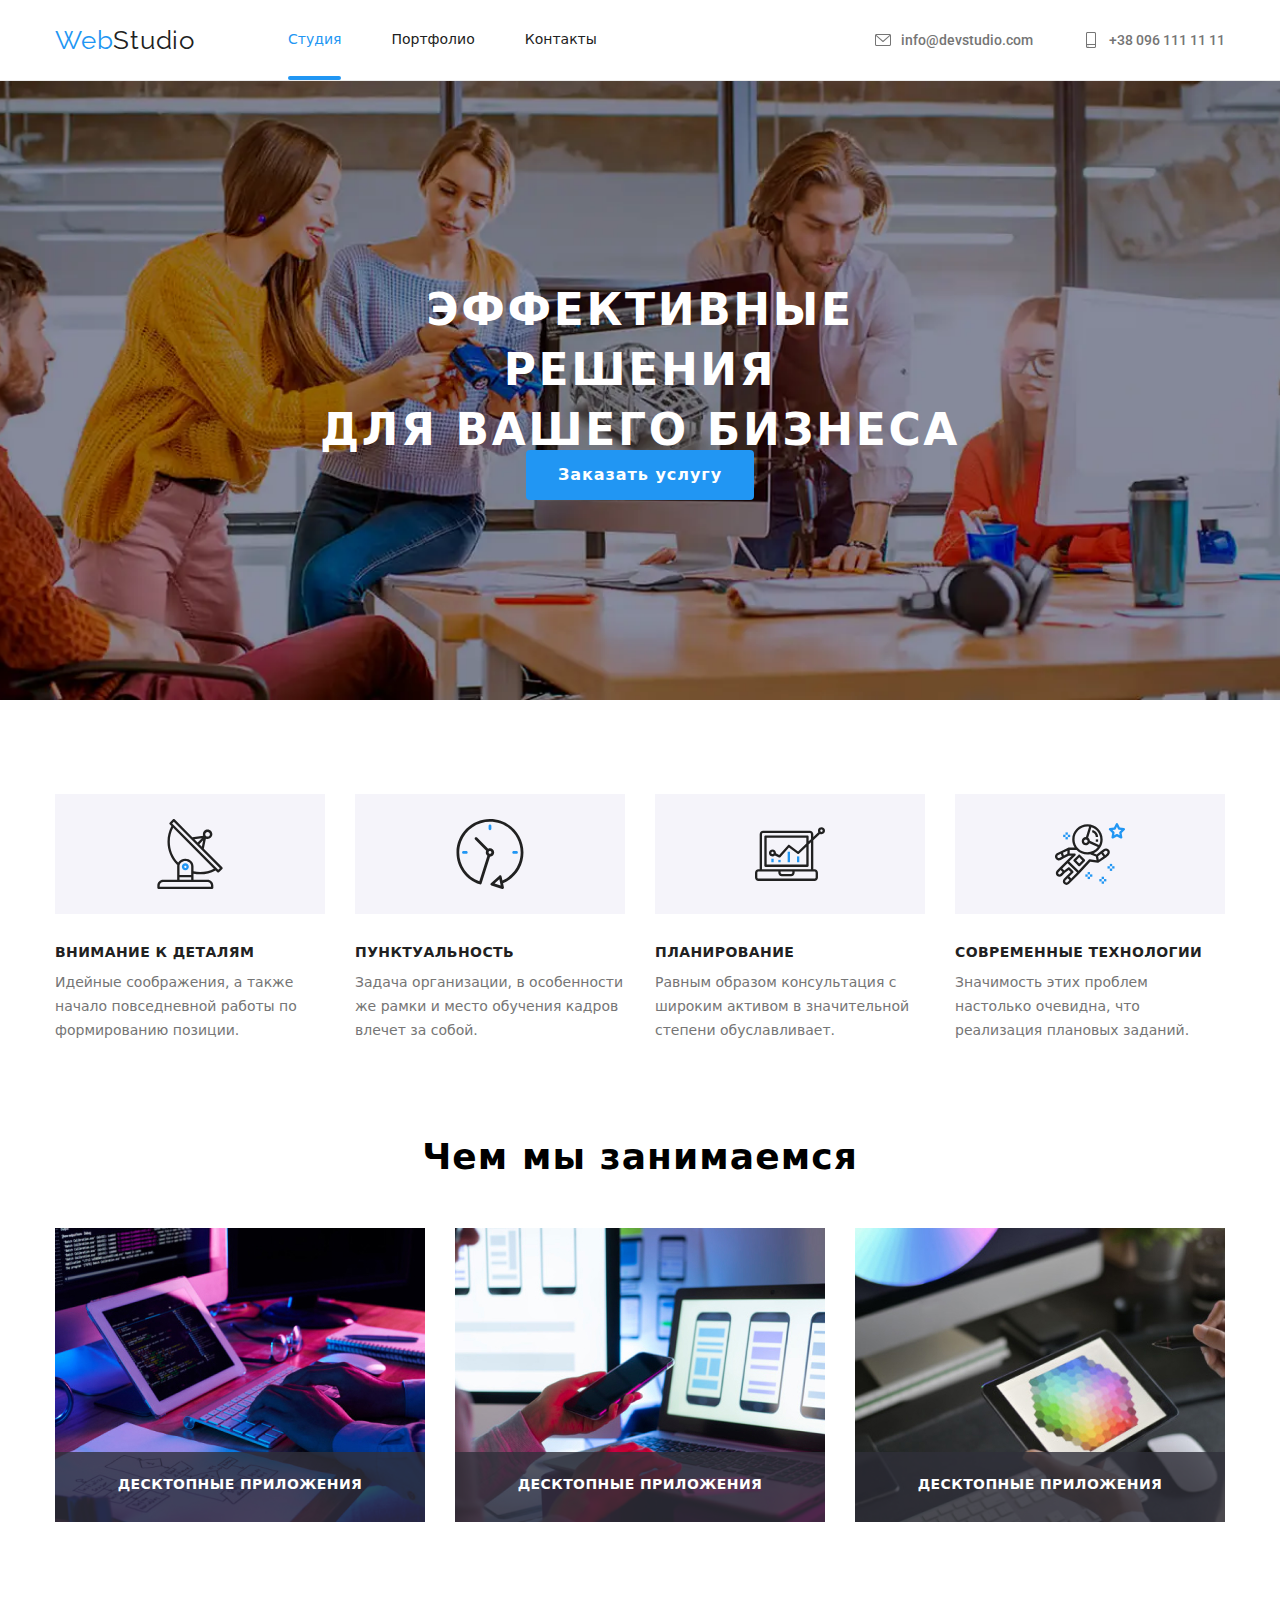
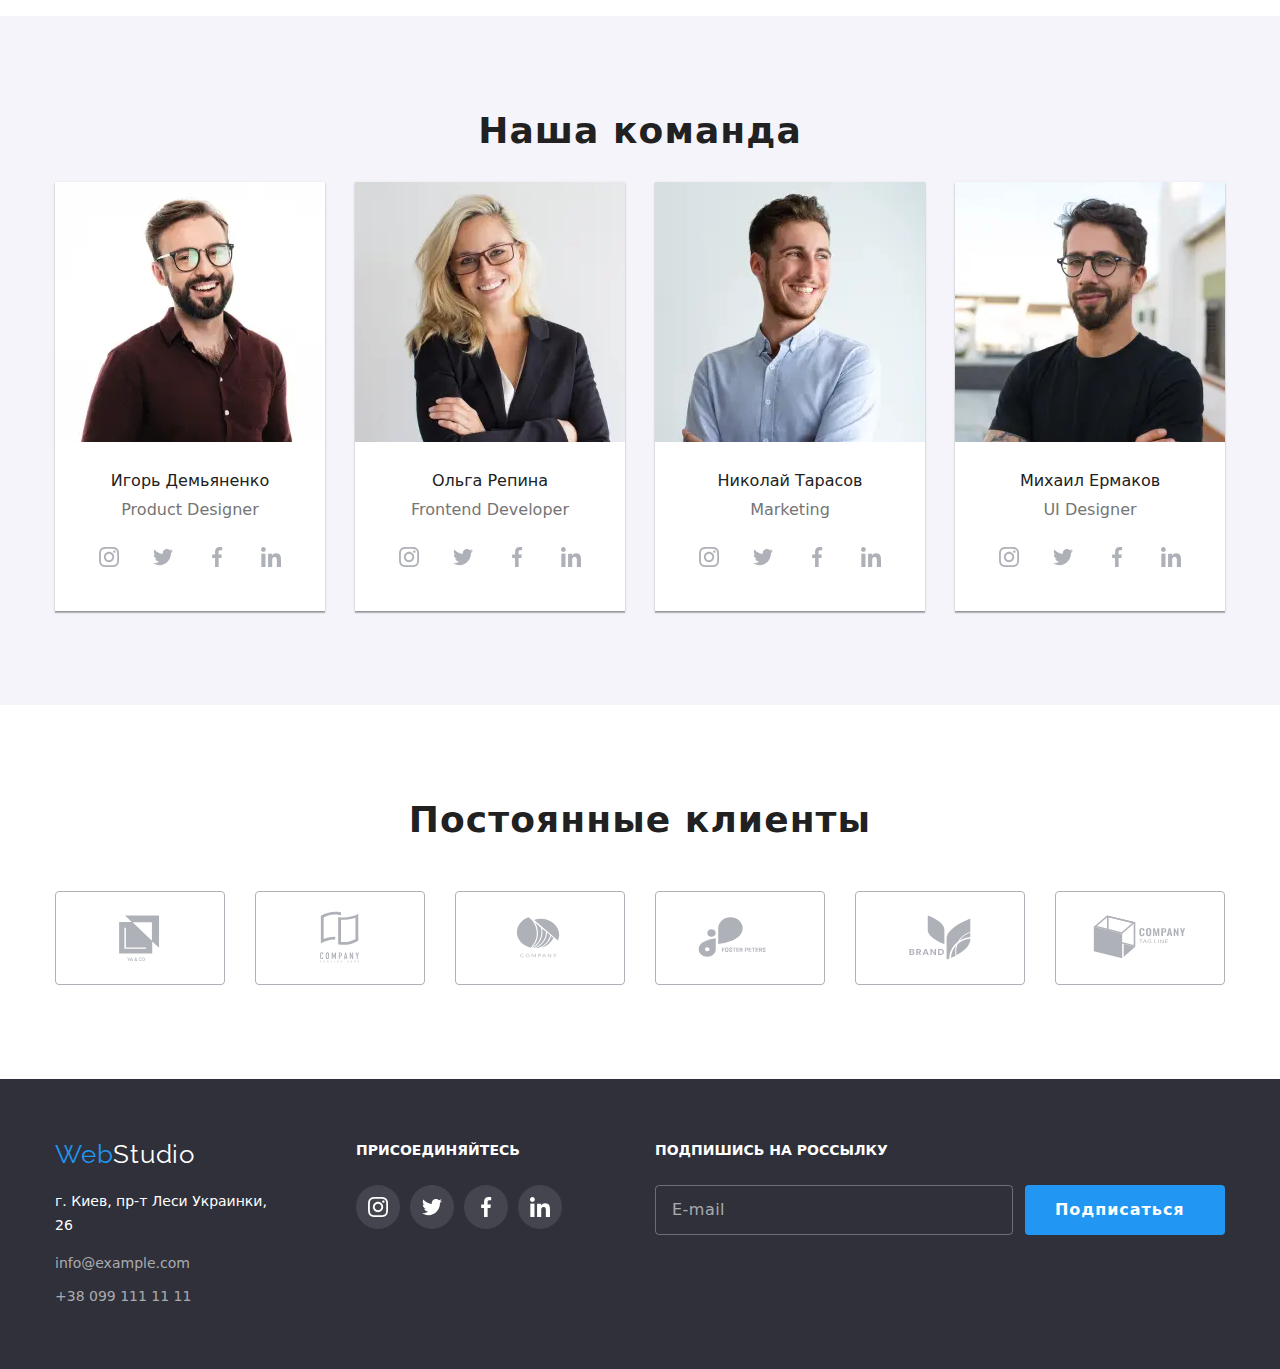
==== index.html @ 3ba08f0e "dz_8" ====
<!DOCTYPE html>
<html lang="ru">

<head>
    <meta charset="UTF-8">
    <meta http-equiv="X-UA-Compatible" content="IE=edge">
    <meta name="viewport" content="width=device-width, initial-scale=1.0">
    <title>WebStudio</title>
    <link rel="preconnect" href="https://fonts.gstatic.com">
    <link href="https://fonts.googleapis.com/css2?family=Roboto:wght@400;500;700;900&display=swap" rel="stylesheet">
    <link rel="preconnect" href="https://fonts.gstatic.com">
    <link href="https://fonts.googleapis.com/css2?family=Raleway:wght@700&display=swap" rel="stylesheet">
    <link rel="stylesheet" href="./css/main.min.css">
</head>

<body>

    <header>
        <!--Навигация-->
        <div class="container nav__page">
            <nav class="nav__page ">
                <a href="index.html" class="logo link"><span class="logo-web">Web</span>Studio</a>
                <ul class="nav__site list">
                    <li class="nav__site-item"><a href="./index.html" class="nav__link link nav__link-akcent">Студия</a>
                    </li>
                    <li class="nav__site-item"><a href="./Portfolio/Portfolio.html" class="nav__link link">Портфолио</a>
                    </li>
                    <li class="nav__site-item"><a href="" class="nav__link link">Контакты</a></li>
                </ul>
            </nav>
            <ul class="nav__adres list">
                <li class="nav__adres-item"><a href="malito:info@devstudio.com" class="nav__adres-link link">
                        <svg class="svg-fone">
                            <use href="./imags/svg/sprite.svg#icon-envelope"></use>

                        </svg>info@devstudio.com
                    </a>
                </li>
                <li class="nav__adres-item"><a href="tel:+38 096 111 11 11" class="nav__adres-link link"><svg
                            class="svg-fone">
                            <use href="./imags/svg/sprite.svg#icon-smartphone"></use>

                        </svg>+38 096 111 11 11</a>

                </li>
            </ul>
            <button type="button" class="mobile-menu__btn" aria-label="Переключатель меню сайта" data-menu-button>
                <svg class="menu-btn__icon" width="40" height="40">
                    <use class="menu-btn__icon-close" href="./imags/svg/sprite.svg#icon-close_"></use>
                    <use class="menu-btn__icon-menu" href="./imags/svg/sprite.svg#icon-menu"></use>
                </svg>
            </button>
            <div class="mobile-menu" data-menu>
                <ul class="mobile-menu__list list">
                    <li class="mobile-menu__item">
                        <a href="./index.html" class="mobile-menu__link mobile-menu__link--current link">Студия</a>
                    </li>
                    <li class="mobile-menu__item">
                        <a href="./Portfolio/Portfolio.html" class="mobile-menu__link link">Портфолио</a>
                    </li>
                    <li class="mobile-menu__item">
                        <a href="" class="mobile-menu__link link">Контакты</a>
                    </li>
                </ul>
                <ul class="mobile-menu__contacts list">
                    <li class="mobile-menu__contacts-item">
                        <a href="tel:+380961111111" class="
                            mobile-menu__contacts-link mobile-menu__contacts-link--accent link
                          ">
                            +38 096 111 11 11</a>
                    </li>
                    <li class="mobile-menu__contacts-item">
                        <a href="mailto:info@devstudio.com" class="mobile-menu__contacts-link link">
                            info@devstudio.com
                        </a>
                    </li>
                </ul>
                <ul class="mobile-menu__socials list">
                    <li class="mobile-menu__social-item">
                        <a href="http://instagram.com" class="mobile-menu__social-link">Instagram</a>
                    </li>
                    <li class="mobile-menu__social-item">
                        <a href="http://twitter.com" class="mobile-menu__social-link">Twitter</a>
                    </li>
                    <li class="mobile-menu__social-item">
                        <a href="http://facebook.com" class="mobile-menu__social-link">Facebook</a>
                    </li>
                    <li class="mobile-menu__social-item">
                        <a href="http://linkedin.com" class="mobile-menu__social-link">LinkedIn</a>
                    </li>
                </ul>
            </div>
        </div>

    </header>


    <main>
        <!--Герой-->
        <section class="hiro">
            <div class="container">
                <h1 class="hiro__title">Эффективные решения <br />для вашего бизнеса</h1>
                <button type="button" class="hiro-button" data-modal-open>Заказать услугу</button>
            </div>
        </section>

        <!--Наши технологии-->

        <section class="section-about">
            <div class="container">
                <ul class="list section-tehnic">
                    <li class="about-item">
                        <div class="svg-conteiner"><svg class="about-svg">
                                <use href="./imags/svg/sprite.svg#icon-antenna"></use>
                            </svg></div>
                        <h3 class="about-title">Внимание к деталям</h3>
                        <p class="aboutus-text text">Идейные соображения, а также начало повседневной работы по
                            формированию
                            позиции.</p>
                    </li>
                    <li class="about-item">
                        <div class="svg-conteiner"><svg class="about-svg">
                                <use href="./imags/svg/sprite.svg#icon-clock"></use>
                            </svg></div>
                        <h3 class="about-title">Пунктуальность</h3>
                        <p class="aboutus-text text">Задача организации, в особенности же рамки и место обучения кадров
                            влечет за собой.
                        </p>
                    </li>
                    <li class="about-item">
                        <div class="svg-conteiner"><svg class="about-svg">
                                <use href="./imags/svg/sprite.svg#icon-diagram"></use>
                            </svg></div>
                        <h3 class="about-title">Планирование</h3>
                        <p class="aboutus-text text">Равным образом консультация с широким активом в значительной
                            степени
                            обуславливает.
                        </p>
                    </li>
                    <li class="about-item">
                        <div class="svg-conteiner"><svg class="about-svg">
                                <use href="./imags/svg/sprite.svg#icon-astronaut"></use>
                            </svg></div>

                        <h3 class="about-title">Современные технологии</h3>
                        <p class="aboutus-text text">Значимость этих проблем настолько очевидна, что реализация плановых
                            заданий.</p>
                    </li>
                </ul>
            </div>
        </section>
        <!--Чем мы занимаемся-->
        <section class="wedoing-section">
            <div class="wedoing-conteiner">
                <h2 class="wedoing-title ">Чем мы занимаемся</h2>
                <ul class="list wedoing-list">
                    <li class="wedoing-img"><img src="./imags/what-are-we-doing/img-1.jpg" width="370" height="294"
                            alt="Работа за планшетом с клавиатурой">
                        <div class="wedoing-text">
                            <h3 class="wedoing-title-insaid">десктопные приложения</h3>
                        </div>
                    </li>
                    <li class="wedoing-img"><img src="./imags/what-are-we-doing/img-2.jpg" width="370" height="294"
                            alt="Работа за ноутбуком">
                        <div class="wedoing-text">
                            <h3 class="wedoing-title-insaid">десктопные приложения</h3>
                        </div>
                    </li>
                    <li class="wedoing-img"><img src="./imags/what-are-we-doing/img-3.jpg" width="370" height="294"
                            alt="Рисование на планшете">
                        <div class="wedoing-text">
                            <h3 class="wedoing-title-insaid">десктопные приложения</h3>
                        </div>
                    </li>
                </ul>
            </div>
        </section>

        </ul>
        </section>
        <!--Наша команда-->

        <section class="team-section ">
            <div class="container">
                <h2 class="team-title ">Наша команда</h2>
                <ul class="list team-img-box">
                    <li class="team-img">
                        <picture>
                            <source srcset="
                                          ./imags/team/team-img-1-desktop.webp    1x,
                                          ./imags/team/team-img-1-desktop@2x.webp 2x
                                        " media="(min-width:1200px)" type="image/webp" />
                            <source srcset="
                                          ./imags/team/team-img-1-desktop.jpg    1x,
                                          ./imags/team/team-img-1-desktop@2x.jpg 2x
                                        " media="(min-width:1200px)" />
                            <source srcset="
                                          ./imags/team/team-img-1-tablet.webp    1x,
                                          ./imags/team/team-img-1-tablet@2x.webp 2x
                                        " media="(min-width:768px)" type="image/webp" />
                            <source srcset="
                                          ./imags/team/team-img-1-tablet.jpg    1x,
                                          ./imags/team/team-img-1-tablet@2x.jpg 2x
                                        " media="(min-width:768px)" />
                            <source srcset="
                                          ./imags/team/team-img-1-mobile.webp    1x,
                                          ./imags/team/team-img-1-mobile@2x.webp 2x
                                        " media="(min-width:480px)" type="image/webp" />
                            <source srcset="
                                          ./imags/team/team-img-1-mobile.jpg    1x,
                                          ./imags/team/team-img-1-mobile@2x.jpg 2x
                                        " media="(min-width:480px)" />

                            <img src="./imags/team/team-img-1-mobile.jpg" alt="Игорь Демьяненко" width="100%" />
                        </picture>
                        <h3 class="team-name">Игорь Демьяненко</h3>
                        <p class="team-prof">Product Designer</p>
                        <ul class="team-icon list">
                            <li class="team-icon-item">
                                <a href="" class="team-icon-link">
                                    <svg class="team-icons-svg">
                                        <use href="./imags/svg/sprite.svg#icon-instagram"></use>
                                    </svg>
                                </a>
                            </li>
                            <li class="team-icon-item">
                                <a href="" class="team-icon-link">
                                    <svg class="team-icons-svg">
                                        <use href="./imags/svg/sprite.svg#icon-twitter"></use>
                                    </svg>
                                </a>
                            </li>
                            <li class="team-icon-item">
                                <a href="" class="team-icon-link">
                                    <svg class="team-icons-svg">
                                        <use href="./imags/svg/sprite.svg#icon-facebook"></use>
                                    </svg>
                                </a>
                            </li>
                            <li class="team-icon-item">
                                <a href="" class="team-icon-link">
                                    <svg class="team-icons-svg">
                                        <use href="./imags/svg/sprite.svg#icon-linkedin"></use>
                                    </svg>
                                </a>
                            </li>
                        </ul>
                    </li>
                    <li class="team-img">
                        <picture>
                            <source srcset="
                                          ./imags/team/team-img-2-desktop.webp    1x,
                                          ./imags/team/team-img-2-desktop@2x.webp 2x
                                        " media="(min-width:1200px)" type="image/webp" />
                            <source srcset="
                                          ./imags/team/team-img-2-desktop.jpg    1x,
                                          ./imags/team/team-img-2-desktop@2x.jpg 2x
                                        " media="(min-width:1200px)" />
                            <source srcset="
                                          ./imags/team/team-img-2-tablet.webp    1x,
                                          ./imags/team/team-img-2-tablet@2x.webp 2x
                                        " media="(min-width:768px)" type="image/webp" />
                            <source srcset="
                                          ./imags/team/team-img-2-tablet.jpg    1x,
                                          ./imags/team/team-img-2-tablet@2x.jpg 2x
                                        " media="(min-width:768px)" />
                            <source srcset="
                                          ./imags/team/team-img-2-mobile.webp    1x,
                                          ./imags/team/team-img-2-mobile@2x.webp 2x
                                        " media="(min-width:480px)" type="image/webp" />
                            <source srcset="
                                          ./imags/team/team-img-2-mobile.jpg    1x,
                                          ./imags/team/team-img-2-mobile@2x.jpg 2x
                                        " media="(min-width:480px)" />

                            <img src="./imags/team/team-img-2-mobile.jpg" alt="Ольга Репина" width="100%" />
                        </picture>
                        <h3 class="team-name">Ольга Репина</h3>
                        <p class="team-prof">Frontend Developer</p>
                        <ul class="team-icon list">
                            <li class="team-icon-item">
                                <a href="" class="team-icon-link">
                                    <svg class="team-icons-svg">
                                        <use href="./imags/svg/sprite.svg#icon-instagram"></use>
                                    </svg>
                                </a>
                            </li>
                            <li class="team-icon-item">
                                <a href="" class="team-icon-link">
                                    <svg class="team-icons-svg">
                                        <use href="./imags/svg/sprite.svg#icon-twitter"></use>
                                    </svg>
                                </a>
                            </li>
                            <li class="team-icon-item">
                                <a href="" class="team-icon-link">
                                    <svg class="team-icons-svg">
                                        <use href="./imags/svg/sprite.svg#icon-facebook"></use>
                                    </svg>
                                </a>
                            </li>
                            <li class="team-icon-item">
                                <a href="" class="team-icon-link">
                                    <svg class="team-icons-svg">
                                        <use href="./imags/svg/sprite.svg#icon-linkedin"></use>
                                    </svg>
                                </a>
                            </li>
                        </ul>
                    </li>
                    <li class="team-img">
                        <picture>
                            <source srcset="
                                          ./imags/team/team-img-3-desktop.webp    1x,
                                          ./imags/team/team-img-3-desktop@2x.webp 2x
                                        " media="(min-width:1200px)" type="image/webp" />
                            <source srcset="
                                          ./imags/team/team-img-3-desktop.jpg    1x,
                                          ./imags/team/team-img-3-desktop@2x.jpg 2x
                                        " media="(min-width:1200px)" />
                            <source srcset="
                                          ./imags/team/team-img-3-tablet.webp    1x,
                                          ./imags/team/team-img-3-tablet@2x.webp 2x
                                        " media="(min-width:768px)" type="image/webp" />
                            <source srcset="
                                          ./imags/team/team-img-3-tablet.jpg    1x,
                                          ./imags/team/team-img-3-tablet@2x.jpg 2x
                                        " media="(min-width:768px)" />
                            <source srcset="
                                          ./imags/team/team-img-3-mobile.webp    1x,
                                          ./imags/team/team-img-3-mobile@2x.webp 2x
                                        " media="(min-width:480px)" type="image/webp" />
                            <source srcset="
                                          ./imags/team/team-img-3-mobile.jpg    1x,
                                          ./imags/team/team-img-3-mobile@2x.jpg 2x
                                        " media="(min-width:480px)" />

                            <img src="./imags/team/team-img-3-mobile.jpg" alt="Николай Тарасов" width="100%" />
                        </picture>
                        <h3 class="team-name">Николай Тарасов</h3>
                        <p class="team-prof">Marketing</p>
                        <ul class="team-icon list">
                            <li class="team-icon-item">
                                <a href="" class="team-icon-link">
                                    <svg class="team-icons-svg">
                                        <use href="./imags/svg/sprite.svg#icon-instagram"></use>
                                    </svg>
                                </a>
                            </li>
                            <li class="team-icon-item">
                                <a href="" class="team-icon-link">
                                    <svg class="team-icons-svg">
                                        <use href="./imags/svg/sprite.svg#icon-twitter"></use>
                                    </svg>
                                </a>
                            </li>
                            <li class="team-icon-item">
                                <a href="" class="team-icon-link">
                                    <svg class="team-icons-svg">
                                        <use href="./imags/svg/sprite.svg#icon-facebook"></use>
                                    </svg>
                                </a>
                            </li>
                            <li class="team-icon-item">
                                <a href="" class="team-icon-link">
                                    <svg class="team-icons-svg">
                                        <use href="./imags/svg/sprite.svg#icon-linkedin"></use>
                                    </svg>
                                </a>
                            </li>
                        </ul>
                    </li>
                    <li class="team-img">
                        <picture>
                            <source srcset="
                                          ./imags/team/team-img-4-desktop.webp    1x,
                                          ./imags/team/team-img-4-desktop@2x.webp 2x
                                        " media="(min-width:1200px)" type="image/webp" />
                            <source srcset="
                                          ./imags/team/team-img-4-desktop.jpg    1x,
                                          ./imags/team/team-img-4-desktop@2x.jpg 2x
                                        " media="(min-width:1200px)" />
                            <source srcset="
                                          ./imags/team/team-img-4-tablet.webp    1x,
                                          ./imags/team/team-img-4-tablet@2x.webp 2x
                                        " media="(min-width:768px)" type="image/webp" />
                            <source srcset="
                                          ./imags/team/team-img-4-tablet.jpg    1x,
                                          ./imags/team/team-img-4-tablet@2x.jpg 2x
                                        " media="(min-width:768px)" />
                            <source srcset="
                                          ./imags/team/team-img-4-mobile.webp    1x,
                                          ./imags/team/team-img-4-mobile@2x.webp 2x
                                        " media="(min-width:480px)" type="image/webp" />
                            <source srcset="
                                          ./imags/team/team-img-4-mobile.jpg    1x,
                                          ./imags/team/team-img-4-mobile@2x.jpg 2x
                                        " media="(min-width:480px)" />

                            <img src="./imags/team/team-img-4-mobile.jpg" alt="Михаил Ермаков" width="100%" />
                        </picture>
                        <h3 class="team-name">Михаил Ермаков</h3>
                        <p class="team-prof">UI Designer</p>
                        <ul class="team-icon list">
                            <li class="team-icon-item">
                                <a href="" class="team-icon-link">
                                    <svg class="team-icons-svg">
                                        <use href="./imags/svg/sprite.svg#icon-instagram"></use>
                                    </svg>
                                </a>
                            </li>
                            <li class="team-icon-item">
                                <a href="" class="team-icon-link">
                                    <svg class="team-icons-svg">
                                        <use href="./imags/svg/sprite.svg#icon-twitter"></use>
                                    </svg>
                                </a>
                            </li>
                            <li class="team-icon-item">
                                <a href="" class="team-icon-link">
                                    <svg class="team-icons-svg">
                                        <use href="./imags/svg/sprite.svg#icon-facebook"></use>
                                    </svg>
                                </a>
                            </li>
                            <li class="team-icon-item">
                                <a href="" class="team-icon-link">
                                    <svg class="team-icons-svg">
                                        <use href="./imags/svg/sprite.svg#icon-linkedin"></use>
                                    </svg>
                                </a>
                            </li>
                        </ul>
                    </li>
                </ul>
            </div>
        </section>
        <!--Постоянные клиенты-->
        <section class="client-box">
            <div class="container">
                <h2 class="client-title">Постоянные клиенты</h2>
                <ul class="list client-list">
                    <li class="client-item"><a href="" class="client-link "><svg class="client-svg">
                                <use href="./imags/svg/sprite.svg#icon-Logo-1"></use>
                            </svg></a></li>
                    <li class="client-item"><a href="" class="client-link "><svg class="client-svg">
                                <use href="./imags/svg/sprite.svg#icon-Logo-2"></use>
                            </svg></a></li>
                    <li class="client-item"><a href="" class="client-link "><svg class="client-svg">
                                <use href="./imags/svg/sprite.svg#icon-Logo-3"></use>
                            </svg></a></li>
                    <li class="client-item"><a href="" class="client-link "><svg class="client-svg">
                                <use href="./imags/svg/sprite.svg#icon-Logo-4"></use>
                            </svg></a></li>
                    <li class="client-item"><a href="" class="client-link "><svg class="client-svg">
                                <use href="./imags/svg/sprite.svg#icon-Logo-5"></use>
                            </svg></a></li>
                    <li class="client-item"><a href="" class="client-link "><svg class="client-svg">
                                <use href="./imags/svg/sprite.svg#icon-Logo-6"></use>
                            </svg></a></li>
                </ul>
            </div>
        </section>

    </main>
    <!--Футер-->
    <footer class="footer">
        <div class="footer-container container">
            <div class="footer-container-tablet">
                <address class="footer-adres-item">
                    <a href="index.html" class="link logo-footer"><span class="logo-web-footer">Web</span>Studio</a>
                    <p class="footer-adres">г. Киев, пр-т Леси Украинки, 26</p>
                    <ul class="list ">
                        <li class="footer-item"><a href="mailto:info@example.com"
                                class="footer-link link">info@example.com</a></li>
                        <li class="footer-item"><a href="tel:+38 099 111 11 11" class="footer-link link">+38 099 111
                                11 11</a></li>
                    </ul>
                </address>
                <div class="footer-social">
                    <h2 class="footer-title">ПРИСОЕДИНЯЙТЕСЬ</h2>
                    <ul class="footer-icon">
                        <li class="footer-icon-item">
                            <a href="" class="footer-icon-link">
                                <svg class="footer-icons-svg">
                                    <use href="./imags/svg/sprite.svg#icon-instagram"></use>
                                </svg>
                            </a>
                        </li>
                        <li class="footer-icon-item">
                            <a href="" class="footer-icon-link">
                                <svg class="footer-icons-svg">
                                    <use href="./imags/svg/sprite.svg#icon-twitter"></use>
                                </svg>
                            </a>
                        </li>
                        <li class="footer-icon-item">
                            <a href="" class="footer-icon-link">
                                <svg class="footer-icons-svg">
                                    <use href="./imags/svg/sprite.svg#icon-facebook"></use>
                                </svg>
                            </a>
                        </li>
                        <li class="footer-icon-item">
                            <a href="" class="footer-icon-link">
                                <svg class="footer-icons-svg">
                                    <use href="./imags/svg/sprite.svg#icon-linkedin"></use>
                                </svg>
                            </a>
                        </li>
                    </ul>
                </div>
            </div>
            <div class="footer-send-container">
                <div>
                    <h3 class="footer-title">ПОДПИШИСЬ НА РОССЫЛКУ</h3>
                    <form action="form" class="footer-send-box">
                        <label>
                            <input class="footer-input" type="email" name="footer-input" placeholder="E-mail" />
                        </label>

                        <button type="submit" class="footer-button">
                            <span class="footer-button-span">Подписаться</span>
                            <svg class="icon-send">
                                <use href="./imags/svg/sprite.svg#icon-icon-send"></use>
                            </svg>
                        </button>
                    </form>
                </div>
            </div>
        </div>
        <!--мадальное окно-->
        <div class="backdrop is-hidden" data-modal>
            <div class="modal">
                <button class="modal-button" data-modal-close>
                    <svg class="icon-close-button">
                        <use href="./imags/svg/sprite.svg#icon-close-black"></use>
                    </svg>
                </button>
                <div class="input-text">
                    <h3 class="modal-title">Оставьте свои данные, мы вам перезвоним</h3>
                </div>
                <form class="form">
                    <label for="user-name" class="label">
                        <span>Имя</span>
                    </label>
                    <div class="form-field">
                        <input type="text" name="user-name" class="modal-input" id="user-name" placeholder=" "
                            autocomplete="off" autofocus />
                        <svg class="user name-svg">
                            <use href="./imags/svg/sprite.svg#icon-contact"></use>
                        </svg>
                    </div>

                    <label for="user-phone" class="label">
                        <span>Телефон</span>
                    </label>
                    <div class="form-field">
                        <input type="tel" name="user-phone" class="modal-input" id="user-phone" placeholder=" " />
                        <svg class="user phone-svg">
                            <use href="./imags/svg/sprite.svg#icon-fone""></use>
                        </svg>
                    </div>
                    <label for=" user-email" class="label">
                                <span>Почта</span>
                                </label>
                                <div class="form-field">
                                    <input type="tel" name="user-email" class="modal-input" id="user-email"
                                        placeholder=" " />
                                    <svg class="user email-svg">
                                        <use href="./imags/svg/sprite.svg#icon-email"></use>
                                    </svg>
                                </div>

                                <label for="comments" class="label">
                                    <span> Комментарий </span>
                                </label>

                                <div class="form-field">
                                    <textarea name="comments" class="modal-input comments" placeholder="Введите текст"
                                        id="comments"></textarea>
                                </div>
                                <label class="label-checkbox">
                                    <input type="checkbox" name="checkbox" class="checkbox-input" />
                                    <span class="checkbox-icon"></span>
                                    <span>Соглашаюсь с рассылкой и принимаю
                                        <a class="checkbox-link" href="#">Условия договора</a>
                                    </span>
                                </label>
                                <button type="submit" class=" submit-btn">Отправить</button>
                </form>
            </div>
        </div>
        <script src="./js/menu.js"></script>
        <script src="./js/modal.js"></script>
</body>

</html>
---- css/main.min.css ----
.container{width:100%;padding-left:15px;padding-right:15px}@media screen and (min-width: 480px){.container{max-width:480px;margin-left:auto;margin-right:auto}}@media screen and (min-width: 768px){.container{max-width:768px}}@media screen and (min-width: 1200px){.container{max-width:1200px}}html{-webkit-box-sizing:border-box;box-sizing:border-box}a{list-style:none}h1,h2,h3{margin:0}img{display:block;max-width:100%;height:auto}body{font-family:"Roboto", sans-serif;font-style:normal;font-weight:normal;font-size:14px;line-height:1.7;background-color:#fff}@media (min-width: 768px){body{padding-top:80px}}@media (max-width: 767px){body{padding-top:60px}}.list{padding:0;margin:0;list-style:none}.link{text-decoration:none;font-style:normal}/*! modern-normalize v1.0.0 | MIT License | https://github.com/sindresorhus/modern-normalize */*,*::before,*::after{-webkit-box-sizing:border-box;box-sizing:border-box}:root{-moz-tab-size:4;-o-tab-size:4;tab-size:4}html{line-height:1.15;-webkit-text-size-adjust:100%}body{margin:0}body{font-family:system-ui,-apple-system,"Segoe UI",Roboto,Helvetica,Arial,sans-serif,"Apple Color Emoji","Segoe UI Emoji"}hr{height:0;color:inherit}abbr[title]{-webkit-text-decoration:underline dotted;text-decoration:underline dotted}b,strong{font-weight:bolder}code,kbd,samp,pre{font-family:ui-monospace, SFMono-Regular, Consolas, "Liberation Mono", Menlo, monospace;font-size:1em}small{font-size:80%}sub,sup{font-size:75%;line-height:0;position:relative;vertical-align:baseline}sub{bottom:-0.25em}sup{top:-0.5em}table{text-indent:0;border-color:inherit}button,input,optgroup,select,textarea{font-family:inherit;font-size:100%;line-height:1.15;margin:0}button,select{text-transform:none}button,[type="button"],[type="reset"],[type="submit"]{-webkit-appearance:button}::-moz-focus-inner{border-style:none;padding:0}:-moz-focusring{outline:1px dotted ButtonText}:-moz-ui-invalid{box-shadow:none}legend{padding:0}progress{vertical-align:baseline}::-webkit-inner-spin-button,::-webkit-outer-spin-button{height:auto}[type="search"]{-webkit-appearance:textfield;outline-offset:-2px}::-webkit-search-decoration{-webkit-appearance:none}::-webkit-file-upload-button{-webkit-appearance:button;font:inherit}summary{display:list-item}header{border-bottom:1px solid #ececec;position:fixed;top:0px;left:0px;right:0px;background-color:#fff;z-index:3}.nav__page{display:-webkit-box;display:-ms-flexbox;display:flex;-webkit-box-align:center;-ms-flex-align:center;align-items:center}.nav__site{display:-webkit-box;display:-ms-flexbox;display:flex;margin-left:93px}@media screen and (max-width: 767px){.nav__site{display:none}}.nav__link.nav__link-akcent{display:inline-block;color:#2196f3;position:relative}.nav__link.nav__link-akcent::after{display:block;position:absolute;content:"";height:4px;width:100%;background-color:#2196f3;left:0;bottom:0;border-radius:2px}.nav__site-item{margin-right:50px}.nav__site-item:last-child{margin-right:0px}.nav__link{display:block;padding-top:32px;padding-bottom:32px;font-weight:500;font-size:14px;line-height:1.14;color:#212121;-webkit-transition:color 250ms cubic-bezier(0.4, 0, 0.2, 1);transition:color 250ms cubic-bezier(0.4, 0, 0.2, 1)}.nav__link:hover,.nav__link:focus{color:#2196f3}@media screen and (max-width: 767px){.nav__adres{display:none}}@media screen and (min-width: 1200px){.nav__adres{display:-webkit-box;display:-ms-flexbox;display:flex;margin-left:auto}}@media screen and (min-width: 1200px){.nav__adres .nav__adres-item+.nav__adres-item{margin-left:50px}}@media screen and (min-width: 768px) and (max-width: 1199px){.nav__adres-item{padding-top:5px;padding-bottom:5px}.nav__adres{margin-left:auto}}.svg-fone{display:-webkit-box;display:-ms-flexbox;display:flex;-webkit-box-orient:vertical;-webkit-box-direction:normal;-ms-flex-direction:column;flex-direction:column;-webkit-box-pack:center;-ms-flex-pack:center;justify-content:center;margin-right:10px;fill:currentColor;width:16px;height:16px}.nav__adres-link{display:-webkit-box;display:-ms-flexbox;display:flex;font-family:Roboto;font-style:normal;font-weight:500;font-size:14px;line-height:1.15;color:#757575;-webkit-transition:color 250ms cubic-bezier(0.4, 0, 0.2, 1);transition:color 250ms cubic-bezier(0.4, 0, 0.2, 1)}.nav__adres-link:hover,.nav__adres-link:focus{color:#2196f3}@media screen and (min-width: 1200px){.nav__adres-link{padding-top:32px;padding-bottom:32px}}.hiro{padding-top:118px;padding-bottom:118px;background-color:#2f303a;background-repeat:no-repeat;background-position:center;background-size:cover;margin-left:auto;margin-right:auto}.hiro__title{text-align:center;margin-left:auto;margin-right:auto;font-weight:900;font-size:26px;line-height:1.62;letter-spacing:0.06em;text-transform:uppercase;color:#fff}@media screen and (max-width: 1199px){.hiro__title{width:100%;max-width:385px}}@media screen and (min-width: 1200px){.hiro__title{max-width:696px;margin-left:auto;margin-right:auto;font-size:44px;line-height:1.36;width:696px;height:140px}}@media screen and (max-width: 767px){.hiro{background-image:-webkit-gradient(linear, left top, left bottom, from(rgba(47,48,58,0.4)), to(rgba(47,48,58,0.4))),url("../imags/hero/hero-mobile.jpg");background-image:linear-gradient(rgba(47,48,58,0.4), rgba(47,48,58,0.4)),url("../imags/hero/hero-mobile.jpg")}}@media screen and (max-width: 767px) and (min-device-pixel-ratio: 1), screen and (max-width: 767px) and (-webkit-min-device-pixel-ratio: 1), screen and (max-width: 767px) and (min-resolution: 96dpi), screen and (max-width: 767px) and (min-resolution: 1dppx){.hiro{background-image:url("../imags/hero/hero-mobile.webp")}}@media screen and (max-width: 767px) and (min-device-pixel-ratio: 2), screen and (max-width: 767px) and (-webkit-min-device-pixel-ratio: 2), screen and (max-width: 767px) and (min-resolution: 192dpi), screen and (max-width: 767px) and (min-resolution: 2dppx){.hiro{background-image:url("../imags/hero/hero-mobile@2x.jpg")}}@media screen and (max-width: 767px) and (min-device-pixel-ratio: 2), screen and (max-width: 767px) and (-webkit-min-device-pixel-ratio: 2), screen and (max-width: 767px) and (min-resolution: 192dpi), screen and (max-width: 767px) and (min-resolution: 2dppx){.hiro{background-image:url("../imags/hero/hero-mobile@2x.webp")}}@media screen and (min-width: 768px) and (max-width: 1199px){.hiro{background-image:-webkit-gradient(linear, left top, left bottom, from(rgba(47,48,58,0.4)), to(rgba(47,48,58,0.4))),url("../imags/hero/hero-tablet.jpg");background-image:linear-gradient(rgba(47,48,58,0.4), rgba(47,48,58,0.4)),url("../imags/hero/hero-tablet.jpg")}}@media screen and (min-width: 768px) and (max-width: 1199px) and (min-device-pixel-ratio: 1), screen and (min-width: 768px) and (max-width: 1199px) and (-webkit-min-device-pixel-ratio: 1), screen and (min-width: 768px) and (max-width: 1199px) and (min-resolution: 96dpi), screen and (min-width: 768px) and (max-width: 1199px) and (min-resolution: 1dppx){.hiro{background-image:url("../imags/hero/hero-tablet.webp")}}@media screen and (min-width: 768px) and (max-width: 1199px) and (min-device-pixel-ratio: 2), screen and (min-width: 768px) and (max-width: 1199px) and (-webkit-min-device-pixel-ratio: 2), screen and (min-width: 768px) and (max-width: 1199px) and (min-resolution: 192dpi), screen and (min-width: 768px) and (max-width: 1199px) and (min-resolution: 2dppx){.hiro{background-image:url("../imags/hero/hero-tablet@2x.jpg")}}@media screen and (min-width: 768px) and (max-width: 1199px) and (min-device-pixel-ratio: 2), screen and (min-width: 768px) and (max-width: 1199px) and (-webkit-min-device-pixel-ratio: 2), screen and (min-width: 768px) and (max-width: 1199px) and (min-resolution: 192dpi), screen and (min-width: 768px) and (max-width: 1199px) and (min-resolution: 2dppx){.hiro{background-image:url("../imags/hero/hero-tablet@2x.webp")}}@media screen and (min-width: 1200px){.hiro{padding-top:200px;padding-bottom:200px;max-width:1600px;background-image:-webkit-gradient(linear, left top, left bottom, from(rgba(47,48,58,0.4)), to(rgba(47,48,58,0.4))),url("../imags/hero/hero-desktop.jpg");background-image:linear-gradient(rgba(47,48,58,0.4), rgba(47,48,58,0.4)),url("../imags/hero/hero-desktop.jpg")}}@media screen and (min-width: 1200px) and (min-device-pixel-ratio: 1), screen and (min-width: 1200px) and (-webkit-min-device-pixel-ratio: 1), screen and (min-width: 1200px) and (min-resolution: 96dpi), screen and (min-width: 1200px) and (min-resolution: 1dppx){.hiro{background-image:url("../imags/hero/hero-desktop.webp")}}@media screen and (min-width: 1200px) and (min-device-pixel-ratio: 2), screen and (min-width: 1200px) and (-webkit-min-device-pixel-ratio: 2), screen and (min-width: 1200px) and (min-resolution: 192dpi), screen and (min-width: 1200px) and (min-resolution: 2dppx){.hiro{background-image:url("../imags/hero/hero-desktop@2x.jpg")}}@media screen and (min-width: 1200px) and (min-device-pixel-ratio: 2), screen and (min-width: 1200px) and (-webkit-min-device-pixel-ratio: 2), screen and (min-width: 1200px) and (min-resolution: 192dpi), screen and (min-width: 1200px) and (min-resolution: 2dppx){.hiro{background-image:url("../imags/hero/hero-desktop@2x.webp")}}.hiro-button{display:block;margin-right:auto;margin-left:auto;margin-top:30px;padding:10px 32px 10px 32px;border:none;border-radius:4px;font-style:normal;font-weight:bold;font-size:16px;line-height:1.87;text-align:center;cursor:pointer;letter-spacing:0.06em;color:#fff;background-color:#2196f3}.hiro-button:focus,.hiro-button:hover{-webkit-animation:animate115 3000ms linear infinite;animation:animate115 3000ms linear infinite}@-webkit-keyframes animate115{0%{-webkit-transform:scale(1);transform:scale(1)}50%{-webkit-transform:scale(1.15);transform:scale(1.15)}100%{-webkit-transform:scale(1);transform:scale(1)}}@keyframes animate115{0%{-webkit-transform:scale(1);transform:scale(1)}50%{-webkit-transform:scale(1.15);transform:scale(1.15)}100%{-webkit-transform:scale(1);transform:scale(1)}}.modal-button{position:absolute;top:8px;right:8px;display:-webkit-box;display:-ms-flexbox;display:flex;-webkit-box-align:center;-ms-flex-align:center;align-items:center;-webkit-box-pack:center;-ms-flex-pack:center;justify-content:center;width:30px;height:30px;padding:0px;border:1px solid rgba(0,0,0,0.2);border-radius:50%;background-color:#fff}.modal-button:hover,.modal-button:focus{color:#2196f3}.submit-btn{display:inline-block;margin-right:auto;margin-left:auto;padding:10px 56px 10px 56px;border:none;border-radius:4px;font-style:normal;font-weight:bold;font-size:16px;line-height:1.87;text-align:center;cursor:pointer;letter-spacing:0.06em;color:#fff;background-color:#2196f3}.footer-button{display:-webkit-box;display:-ms-flexbox;display:flex;padding:10px 30px 10px 30px;border:none;display:flex;text-align:center;-webkit-box-align:center;-ms-flex-align:center;align-items:center;width:200px;height:50px;border-radius:4px;font-style:normal;font-weight:bold;font-size:16px;line-height:1.87;text-align:center;cursor:pointer;letter-spacing:0.06em;color:#fff;background-color:#2196f3}@media screen and (max-width: 1199px){.footer-button{margin-top:20px;margin-right:auto;margin-left:auto}}@media screen and (min-width: 1200px){.footer-button-span{margin-right:10px}}.portfplio__box{padding-top:60px;padding-bottom:60px}@media screen and (min-width: 1200px){.portfplio__box{padding-top:94px;padding-bottom:94px}}.portfplio__nav{margin:0px 0px 15px 0px;list-style:none;display:-webkit-box;display:-ms-flexbox;display:flex;-webkit-box-align:center;-ms-flex-align:center;align-items:center;-ms-flex-wrap:wrap;flex-wrap:wrap;padding:0px}@media screen and (min-width: 768px){.portfplio__nav{-webkit-box-pack:center;-ms-flex-pack:center;justify-content:center;padding:0px;margin:0px 0px 30px 0px;margin-left:auto;margin-right:auto}}@media screen and (min-width: 1200px){.portfplio__nav{margin:0px 0px 50px 0px}}.link-nav{text-decoration:none;display:block;padding:6px 22px 6px 22px;border-radius:4px;background-color:#f5f4fa;font-weight:500;color:#212121;-webkit-transition:background-color 250ms cubic-bezier(0.4, 0, 0.2, 1),color 250ms cubic-bezier(0.4, 0, 0.2, 1),250ms,-webkit-box-shadow 250ms cubic-bezier(0.4, 0, 0.2, 1);transition:background-color 250ms cubic-bezier(0.4, 0, 0.2, 1),color 250ms cubic-bezier(0.4, 0, 0.2, 1),250ms,-webkit-box-shadow 250ms cubic-bezier(0.4, 0, 0.2, 1);transition:background-color 250ms cubic-bezier(0.4, 0, 0.2, 1),box-shadow 250ms cubic-bezier(0.4, 0, 0.2, 1),color 250ms cubic-bezier(0.4, 0, 0.2, 1),250ms;transition:background-color 250ms cubic-bezier(0.4, 0, 0.2, 1),box-shadow 250ms cubic-bezier(0.4, 0, 0.2, 1),color 250ms cubic-bezier(0.4, 0, 0.2, 1),250ms,-webkit-box-shadow 250ms cubic-bezier(0.4, 0, 0.2, 1)}.link-nav:hover{color:#fff;background-color:#2196f3;-webkit-box-shadow:0px 3px 1px rgba(0,0,0,0.1),0px 1px 2px rgba(0,0,0,0.08),0px 2px 2px rgba(0,0,0,0.12);box-shadow:0px 3px 1px rgba(0,0,0,0.1),0px 1px 2px rgba(0,0,0,0.08),0px 2px 2px rgba(0,0,0,0.12)}.link-nav:focus{color:#fff;background-color:#2196f3}.portfplio__nav-item{margin-right:8px}@media screen and (max-width: 767px){.portfplio__nav-item{margin-bottom:15px}}.portfplio__nav-item:last-child{margin-right:0px}@media screen and (min-width: 768px){.examples{display:-webkit-box;display:-ms-flexbox;display:flex;-ms-flex-wrap:wrap;flex-wrap:wrap;margin-left:-30px;margin-top:-30px;list-style:none}}.portfolio-thumb{position:relative;overflow:hidden;z-index:2}.portfolio-decript{position:absolute;top:0px;background-color:#2196f3;width:100%;height:100%;opacity:0;font-family:Roboto;font-style:normal;font-weight:normal;font-size:18px;line-height:1.56;letter-spacing:0.03em;color:#ffffff;margin:0px;padding-top:63px;padding-bottom:63px;padding-left:24px;padding-right:24px;-webkit-transform:translateY(100%);transform:translateY(100%);-webkit-transition:opacity 250ms cubic-bezier(0.4, 0, 0.2, 1),-webkit-transform 250ms cubic-bezier(0.4, 0, 0.2, 1);transition:opacity 250ms cubic-bezier(0.4, 0, 0.2, 1),-webkit-transform 250ms cubic-bezier(0.4, 0, 0.2, 1);transition:transform 250ms cubic-bezier(0.4, 0, 0.2, 1),opacity 250ms cubic-bezier(0.4, 0, 0.2, 1);transition:transform 250ms cubic-bezier(0.4, 0, 0.2, 1),opacity 250ms cubic-bezier(0.4, 0, 0.2, 1),-webkit-transform 250ms cubic-bezier(0.4, 0, 0.2, 1)}@media screen and (max-width: 350px){.portfolio-decript{font-size:15px;line-height:1.3}}.focused-thumb:hover .portfolio-decript,.focused-thumb:focus .portfolio-decript{opacity:1;-webkit-transform:translateY(0);transform:translateY(0)}.examples-box{width:100%;position:relative;border:1px solid #eeeeee;-webkit-transition:-webkit-box-shadow 250ms cubic-bezier(0.4, 0, 0.2, 1);transition:-webkit-box-shadow 250ms cubic-bezier(0.4, 0, 0.2, 1);transition:box-shadow 250ms cubic-bezier(0.4, 0, 0.2, 1);transition:box-shadow 250ms cubic-bezier(0.4, 0, 0.2, 1), -webkit-box-shadow 250ms cubic-bezier(0.4, 0, 0.2, 1)}@media screen and (min-width: 768px) and (max-width: 1199px){.examples-box{-ms-flex-preferred-size:calc((100% - 2 * 30px) / 2);flex-basis:calc((100% - 2 * 30px) / 2);margin-left:30px;margin-top:30px}}@media screen and (min-width: 1200px){.examples-box{-ms-flex-preferred-size:calc((100% - 90px) / 3);flex-basis:calc((100% - 90px) / 3);margin-left:30px;margin-top:30px}}@media screen and (max-width: 767px){.examples-box:not(:last-child){margin-bottom:30px}}.examples-box:hover{-webkit-box-shadow:0px 1px 1px rgba(0,0,0,0.12),0px 4px 4px rgba(0,0,0,0.06),1px 4px 6px rgba(0,0,0,0.16);box-shadow:0px 1px 1px rgba(0,0,0,0.12),0px 4px 4px rgba(0,0,0,0.06),1px 4px 6px rgba(0,0,0,0.16)}.text-box{padding:20px 24px 20px 24px}.examples-title{display:block;margin:0px;padding-right:auto;margin-bottom:4px;font-size:bold;font-size:18px;line-height:2;color:#212121}.text{display:block;margin:0px;color:#757575}footer{background-color:#2f303a}.footer{padding-top:60px;padding-bottom:60px}@media screen and (min-width: 1200px){.footer-container{display:-webkit-box;display:-ms-flexbox;display:flex}}@media screen and (min-width: 768px) and (max-width: 1199px){.footer-container-tablet{display:-webkit-box;display:-ms-flexbox;display:flex}}@media screen and (min-width: 1200px){.footer-container-tablet{display:-webkit-box;display:-ms-flexbox;display:flex}}@media screen and (min-width: 768px) and (max-width: 1199px){.footer-container-tablet{margin-bottom:60px}}.footer-adres{margin-top:20px;display:block;font-style:normal;font-size:14px;color:#fff}@media screen and (max-width: 767px){.footer-adres-item{margin-bottom:60px}}@media screen and (min-width: 768px){.footer-adres-item{margin-right:165px;margin-left:auto}}@media screen and (min-width: 1200px){.footer-adres-item{width:231px;margin-right:70px}}@media screen and (max-width: 1199px){.footer-adres-item{text-align:center}}.footer-link{color:rgba(255,255,255,0.6);-webkit-transition:color 250ms cubic-bezier(0.4, 0, 0.2, 1);transition:color 250ms cubic-bezier(0.4, 0, 0.2, 1)}.footer-link:hover,.footer-link:focus{color:#2196f3}.footer-item{display:block;margin-top:9px}.footer-title{display:block;font-weight:bold;font-size:14px;margin:0;color:#fff;height:16px;margin-bottom:20px}.footer-icon{margin-top:10px;padding:0px;list-style:none;display:-webkit-inline-box;display:-ms-inline-flexbox;display:inline-flex}@media screen and (max-width: 767px){.footer-icon{margin-bottom:60px}}.footer-icon-link{display:-webkit-box;display:-ms-flexbox;display:flex;-webkit-box-align:center;-ms-flex-align:center;align-items:center;-webkit-box-pack:center;-ms-flex-pack:center;justify-content:center;width:44px;height:44px;border-radius:50%;background-color:#44454e}.footer-icon-link:hover,.footer-icon-link:focus{background-color:#2196f3;-webkit-transition:background-color 250ms cubic-bezier(0.4, 0, 0.2, 1);transition:background-color 250ms cubic-bezier(0.4, 0, 0.2, 1)}.footer-icon-item:not(:last-child){margin-right:10px}.footer-icons-svg{width:20px;height:20px;fill:#fff}@media screen and (min-width: 1200px){.footer-social{margin-right:93px}}@media screen and (max-width: 1199px){.footer-social{text-align:center}}@media screen and (min-width: 768px){.footer-social{margin-right:auto}}@media screen and (max-width: 767px){.about-item{margin-right:auto;margin-left:auto;width:100%;max-width:480px}.about-title{text-align:center}}@media screen and (max-width: 1199px){.section-about{padding-top:60px;padding-bottom:60px}.svg-conteiner{margin-top:30px}.section-tehnic{margin-top:-30px}}.about-svg{width:70px;height:70px}.svg-conteiner{display:-webkit-box;display:-ms-flexbox;display:flex;-webkit-box-align:center;-ms-flex-align:center;align-items:center;-webkit-box-pack:center;-ms-flex-pack:center;justify-content:center;width:100%;height:120px;background-color:#f5f4fa}@media screen and (min-width: 768px) and (max-width: 1199px){.aboutus-text{height:75px}.about-item{width:354px;margin-bottom:30px;margin-left:30px;-ms-flex-preferred-size:calc((100% - 60px) / 2);flex-basis:calc((100% - 60px) / 2)}.svg-conteiner{width:100%;height:120px}.section-tehnic{display:-webkit-box;display:-ms-flexbox;display:flex;-ms-flex-wrap:wrap;flex-wrap:wrap;margin-left:-30px}}@media screen and (min-width: 1200px){.section-tehnic{display:-webkit-box;display:-ms-flexbox;display:flex}.about-item{width:270px}.section-about{padding-top:94px;padding-bottom:94px}.about-item:not(:last-child){margin-right:30px}}.about-title{display:block;width:100%;padding-top:30px;margin:0px;font-weight:bold;font-size:14px;line-height:16px;letter-spacing:0.03em;text-transform:uppercase;color:#212121}.aboutus-text{margin:0px;width:100%;padding-top:10px;font-size:14px;line-height:24px;color:#757575}.wedoing-section{padding-bottom:94px}@media screen and (max-width: 1199px){.wedoing-section{display:none}}.wedoing-conteiner{width:1200px;margin:0 auto;padding-left:15px;padding-right:15px}.wedoing-title{display:block;margin-bottom:50px;font-weight:700;font-size:36px;line-height:1.16;text-align:center;letter-spacing:0.03em}.wedoing-list{display:-webkit-box;display:-ms-flexbox;display:flex}.wedoing-img{width:auto;height:auto;display:-webkit-box;display:-ms-flexbox;display:flex;margin-right:30px;position:relative;z-index:2}.wedoing-img:last-child{margin-right:0px}.wedoing-text{height:70px;display:-webkit-box;display:-ms-flexbox;display:flex;-ms-flex-line-pack:center;align-content:center;-webkit-box-pack:center;-ms-flex-pack:center;justify-content:center;position:absolute;bottom:0;width:100%;padding-top:25px;padding-bottom:25px;background-color:rgba(47,48,58,0.8)}.wedoing-title-insaid{margin:0px;font-weight:bold;font-size:14px;line-height:1.14;letter-spacing:0.03em;text-transform:uppercase;color:#fff}.team-section{background-color:#f5f4fa;padding-top:60px;padding-bottom:60px}.team-title{display:block;margin-right:auto;margin-left:auto;font-weight:bold;font-size:28px;line-height:32.81px;text-align:center;letter-spacing:0.03em;color:#212121}.team-img{width:100%;height:auto;-webkit-box-shadow:0px 1px 3px rgba(0,0,0,0.12),0px 1px 1px rgba(0,0,0,0.14),0px 2px 1px rgba(0,0,0,0.2);box-shadow:0px 1px 3px rgba(0,0,0,0.12),0px 1px 1px rgba(0,0,0,0.14),0px 2px 1px rgba(0,0,0,0.2);background-color:#fff}@media screen and (min-width: 768px) and (max-width: 1199px){.team-img{width:354px;margin-bottom:30px;margin-left:30px;-ms-flex-preferred-size:calc((100% - 60px) / 2);flex-basis:calc((100% - 60px) / 2)}.team-img-box{display:-webkit-box;display:-ms-flexbox;display:flex;-ms-flex-wrap:wrap;flex-wrap:wrap;margin-left:-30px}}@media screen and (min-width: 1200px){.team-img-box{display:-webkit-box;display:-ms-flexbox;display:flex;margin-top:50px}.team-title{font-size:36px;line-height:42px}.team-section{padding-top:94px;padding-bottom:94px}.team-img{width:270px}.team-img:not(:last-child){margin-right:30px}}.team-img-box{margin-top:30px}.team-icon{display:-webkit-box;display:-ms-flexbox;display:flex;padding-top:16px;padding-bottom:32px;width:206px;margin-left:auto;margin-right:auto}.team-icon-item:not(:last-child){margin-right:10px}.team-icon-link{display:-webkit-box;display:-ms-flexbox;display:flex;-webkit-box-align:center;-ms-flex-align:center;align-items:center;-webkit-box-pack:center;-ms-flex-pack:center;justify-content:center;width:44px;height:44px;border-radius:50%;fill:#afb1b8;background-color:#fff;-webkit-transition-property:background-color, color;transition-property:background-color, color;-webkit-transition-duration:250ms;transition-duration:250ms;-webkit-transition-timing-function:cubic-bezier(0.4, 0, 0.2, 1);transition-timing-function:cubic-bezier(0.4, 0, 0.2, 1)}.team-icon-link:hover,.team-icon-link:focus{fill:#fff;background-color:#2196f3}.team-icons-svg{width:20px;height:20px}.team-name{margin:0px;margin-top:30px;font-weight:500;font-size:16px;line-height:1.18;text-align:center;color:#212121}.team-prof{margin:0px;margin-top:10px;font-weight:normal;font-size:16px;line-height:1.18;text-align:center;color:#757575}.client-box{padding-top:94px;padding-bottom:94px}.client-title{display:block;margin-right:auto;margin-left:auto;margin-bottom:50px;font-weight:bold;font-size:28px;line-height:32.81px;text-align:center;letter-spacing:0.03em;color:#212121}@media screen and (min-width: 1200px){.client-title{font-size:36px;line-height:42px}}.client-list{display:-webkit-box;display:-ms-flexbox;display:flex;-ms-flex-wrap:wrap;flex-wrap:wrap;margin-left:-30px;margin-bottom:-30px}.client-item{margin-bottom:30px;margin-left:30px;-ms-flex-preferred-size:calc((100% - 60px) / 2);flex-basis:calc((100% - 60px) / 2)}@media screen and (min-width: 768px) and (max-width: 1199px){.client-item{-ms-flex-preferred-size:calc((100% - 90px) / 3);flex-basis:calc((100% - 90px) / 3)}}@media screen and (min-width: 1200px){.client-item{-ms-flex-preferred-size:calc((100% - 180px) / 6);flex-basis:calc((100% - 180px) / 6)}}.client-link{display:-webkit-box;display:-ms-flexbox;display:flex;-webkit-box-align:center;-ms-flex-align:center;align-items:center;-webkit-box-pack:center;-ms-flex-pack:center;justify-content:center;width:100%;height:100%;padding:16px 32px 16px 32px;border:1px solid #afb1b8;border-radius:4px;color:#afb1b8;-webkit-transition:color 250ms cubic-bezier(0.4, 0, 0.2, 1);transition:color 250ms cubic-bezier(0.4, 0, 0.2, 1)}.client-link:hover,.client-link:focus{color:#2196f3;border:1px solid #2196f3}@media screen and (min-width: 1200px){.client-link{width:170px}}.client-svg{width:100%;max-width:106px;height:60px;fill:currentColor}.backdrop{position:fixed;z-index:8;top:0;left:0;width:100%;height:100%;background-color:rgba(0,0,0,0.2);-webkit-transition:opacity 500ms cubic-bezier(0.4, 0, 0.2, 1);transition:opacity 500ms cubic-bezier(0.4, 0, 0.2, 1)}.modal{width:100%;height:609px;position:absolute;top:50%;left:50%;-webkit-transform:translate(-50%, -50%);transform:translate(-50%, -50%);padding:40px;background:#fff;-webkit-box-shadow:0px 1px 3px rgba(0,0,0,0.12),0px 1px 1px rgba(0,0,0,0.14),0px 2px 1px rgba(0,0,0,0.2);box-shadow:0px 1px 3px rgba(0,0,0,0.12),0px 1px 1px rgba(0,0,0,0.14),0px 2px 1px rgba(0,0,0,0.2);border-radius:4px}@media screen and (max-width: 767px){.modal{max-width:450px}}@media screen and (min-width: 768px){.modal{width:450px;height:609px}}@media screen and (min-width: 1200px){.modal{width:528px;height:581px}}.icon-close-button{width:11px;height:11px;fill:currentColor}.is-hidden{opacity:0;visibility:hidden;pointer-events:none}.modal-title{margin:0px;width:100%;font-weight:bold;font-size:19.7px;line-height:1.15em;text-align:center;letter-spacing:0.03em;color:#212121}.input-text{margin:0px 0px 12px 0px}.form{display:-webkit-box;display:-ms-flexbox;display:flex;-webkit-box-orient:vertical;-webkit-box-direction:normal;-ms-flex-direction:column;flex-direction:column}.form-field{position:relative;margin-bottom:10px;display:block}.modal-input{width:100%;margin:0;padding:10px 42px;height:40px;border-radius:4px;border:1px solid rgba(33,33,33,0.2);-webkit-transition:border-color 250ms cubic-bezier(0.4, 0, 0.2, 1);transition:border-color 250ms cubic-bezier(0.4, 0, 0.2, 1)}.label{font-size:12px;line-height:1.16em;letter-spacing:0.01em;color:#757575;margin-bottom:4px}.user{position:absolute;bottom:50%;left:15px;-webkit-transform:translateY(50%);transform:translateY(50%);fill:#000000;-webkit-transition:fill 250ms cubic-bezier(0.4, 0, 0.2, 1);transition:fill 250ms cubic-bezier(0.4, 0, 0.2, 1)}.user.name-svg{width:12px;height:12px}.user.phone-svg{width:13px;height:13px}.user.email-svg{width:15px;height:12px}.modal-input.comments{width:100%;height:120px;resize:none;font-size:14px;line-height:1.14;letter-spacing:0.01em;color:#000000;padding:12px 16px}.modal-input.comments::-webkit-input-placeholder{color:rgba(117,117,117,0.5)}.modal-input.comments:-ms-input-placeholder{color:rgba(117,117,117,0.5)}.modal-input.comments::-ms-input-placeholder{color:rgba(117,117,117,0.5)}.modal-input.comments::placeholder{color:rgba(117,117,117,0.5)}.modal-input:focus+.user{fill:#2196f3}.modal-input:focus{border-color:#2196f3;outline:none}.label-checkbox{font-size:12px;line-height:1.71;letter-spacing:0.03em;color:#757575;display:-webkit-box;display:-ms-flexbox;display:flex;-ms-flex-wrap:wrap;flex-wrap:wrap;-webkit-box-align:center;-ms-flex-align:center;align-items:center;-webkit-box-pack:center;-ms-flex-pack:center;justify-content:center;margin-bottom:30px}@media screen and (min-width: 1200px){.label-checkbox{font-size:14px}}.checkbox-link{-webkit-text-decoration-line:underline;text-decoration-line:underline;color:#2196f3}.checkbox-icon{width:16px;height:15px;border:2px solid #000000;border-radius:3px;margin-right:7px;-webkit-box-pack:center;-ms-flex-pack:center;justify-content:center}.checkbox-input:checked+.checkbox-icon{background-color:#2196f3;background-origin:border-box;background-image:url(../imags/svg/icon_check.svg);background-position:center;background-size:contain;border-color:#2196f3;width:16px;height:15px}.checkbox-input{position:absolute;width:1px;height:1px;margin:-1px;border:0;padding:0;clip:rect(0 0 0 0);overflow:hidden}.checkbox-input:hover+.checkbox-icon,.checkbox-input:focus+.checkbox-icon{border-color:#2196f3}.footer-input{background-color:transparent;color:#fff;width:100%;height:50px;border:1px solid rgba(255,255,255,0.3);-webkit-box-sizing:border-box;box-sizing:border-box;border-radius:4px;padding-left:16px}@media screen and (max-width: 1199px){.footer-input{max-width:450px}}@media screen and (min-width: 1200px){.footer-input{margin-right:12px;padding-left:16px;margin-bottom:0px;width:358px}}.footer-input::-webkit-input-placeholder{color:rgba(117,117,117,0.5);font-size:16px;line-height:1.25;letter-spacing:0.03em;color:rgba(255,255,255,0.6)}.footer-input:-ms-input-placeholder{color:rgba(117,117,117,0.5);font-size:16px;line-height:1.25;letter-spacing:0.03em;color:rgba(255,255,255,0.6)}.footer-input::-ms-input-placeholder{color:rgba(117,117,117,0.5);font-size:16px;line-height:1.25;letter-spacing:0.03em;color:rgba(255,255,255,0.6)}.footer-input::placeholder{color:rgba(117,117,117,0.5);font-size:16px;line-height:1.25;letter-spacing:0.03em;color:rgba(255,255,255,0.6)}.icon-send{fill:#fff;width:25px;height:25px}@media screen and (max-width: 1199px){.footer-send-container{text-align:center}}@media screen and (min-width: 1200px){.footer-send-container{margin-left:93px}}@media screen and (min-width: 1200px){.footer-send-box{display:-webkit-box;display:-ms-flexbox;display:flex;margin-top:30px}}.logo{padding-top:18px;padding-bottom:18px;font-family:Raleway;color:#212121;width:700;font-size:26px;line-height:1.19;letter-spacing:0.03em}.logo>.logo-web{color:#2196f3}.logo-footer{display:block;font-family:Raleway;width:700;font-size:26px;line-height:1.19;letter-spacing:0.03em;color:#fff}.logo-web-footer{color:#2196f3}.mobile-menu{position:fixed;z-index:9;top:0;left:0;width:100%;height:100vh;display:-webkit-box;display:-ms-flexbox;display:flex;-webkit-box-orient:vertical;-webkit-box-direction:normal;-ms-flex-direction:column;flex-direction:column;-webkit-box-pack:justify;-ms-flex-pack:justify;justify-content:space-between;padding:48px 40px;overflow:auto;background-color:#fff;-webkit-transform:translateY(-100%);transform:translateY(-100%);-webkit-transition:-webkit-transform 250ms cubic-bezier(0.4, 0, 0.2, 1);transition:-webkit-transform 250ms cubic-bezier(0.4, 0, 0.2, 1);transition:transform 250ms cubic-bezier(0.4, 0, 0.2, 1);transition:transform 250ms cubic-bezier(0.4, 0, 0.2, 1), -webkit-transform 250ms cubic-bezier(0.4, 0, 0.2, 1)}@media screen and (max-width: 767px){.mobile-menu.is-open{-webkit-transform:translateY(0);transform:translateY(0)}}.mobile-menu__list{margin-bottom:64px}.mobile-menu__item:not(:last-child),.mobile-menu__contacts-item:not(:last-child){padding-bottom:32px}.mobile-menu__link{font-weight:500;font-size:40px;line-height:1.18;letter-spacing:0.02em;color:#212121;-webkit-transition:color 250ms cubic-bezier(0.4, 0, 0.2, 1);transition:color 250ms cubic-bezier(0.4, 0, 0.2, 1)}.mobile-menu__link:hover,.mobile-menu__link:focus{color:#2196f3}.mobile-menu__link--current{color:#2196f3}.mobile-menu__contacts{margin-bottom:64px;margin-top:auto}.mobile-menu__contacts-link{font-weight:500;font-size:24px;line-height:1.17;letter-spacing:0.02em;color:#757575}.mobile-menu__contacts-link--accent{font-size:34px;color:#2196f3}.mobile-menu__socials{display:-webkit-box;display:-ms-flexbox;display:flex;-webkit-box-align:center;-ms-flex-align:center;align-items:center}@media screen and (max-width: 454px){.mobile-menu__socials{-webkit-box-orient:vertical;-webkit-box-direction:normal;-ms-flex-direction:column;flex-direction:column;-webkit-box-align:start;-ms-flex-align:start;align-items:flex-start}}@media screen and (min-width: 455px){.mobile-menu__social-item:not(:last-child)::after{content:"";display:inline-block;margin-left:10px;margin-right:10px;height:22px;width:1px;vertical-align:middle;background-color:rgba(117,117,117,0.2)}}.mobile-menu__social-link{text-decoration:none;font-weight:500;font-size:18px;line-height:1.22;letter-spacing:0.02em;color:#2196f3}.mobile-menu__btn{display:-webkit-box;display:-ms-flexbox;display:flex;-webkit-box-pack:center;-ms-flex-pack:center;justify-content:center;-webkit-box-align:center;-ms-flex-align:center;align-items:center;position:absolute;top:18px;right:15px;z-index:10;width:40px;height:40px;padding:0;border:none;background-color:transparent;color:#212121;cursor:pointer;-webkit-transition:color 250ms cubic-bezier(0.4, 0, 0.2, 1),opacity 250ms cubic-bezier(0.4, 0, 0.2, 1);transition:color 250ms cubic-bezier(0.4, 0, 0.2, 1),opacity 250ms cubic-bezier(0.4, 0, 0.2, 1)}@media screen and (min-width: 768px){.mobile-menu__btn{display:none}}.menu-btn__icon:hover,.menu-btn__icon:focus{fill:#2196f3}.is-open .menu-btn__icon-menu{display:none}.menu-btn__icon-close{display:none}.is-open .menu-btn__icon-close{display:block;visibility:visible}
/*# sourceMappingURL=main.min.css.map */
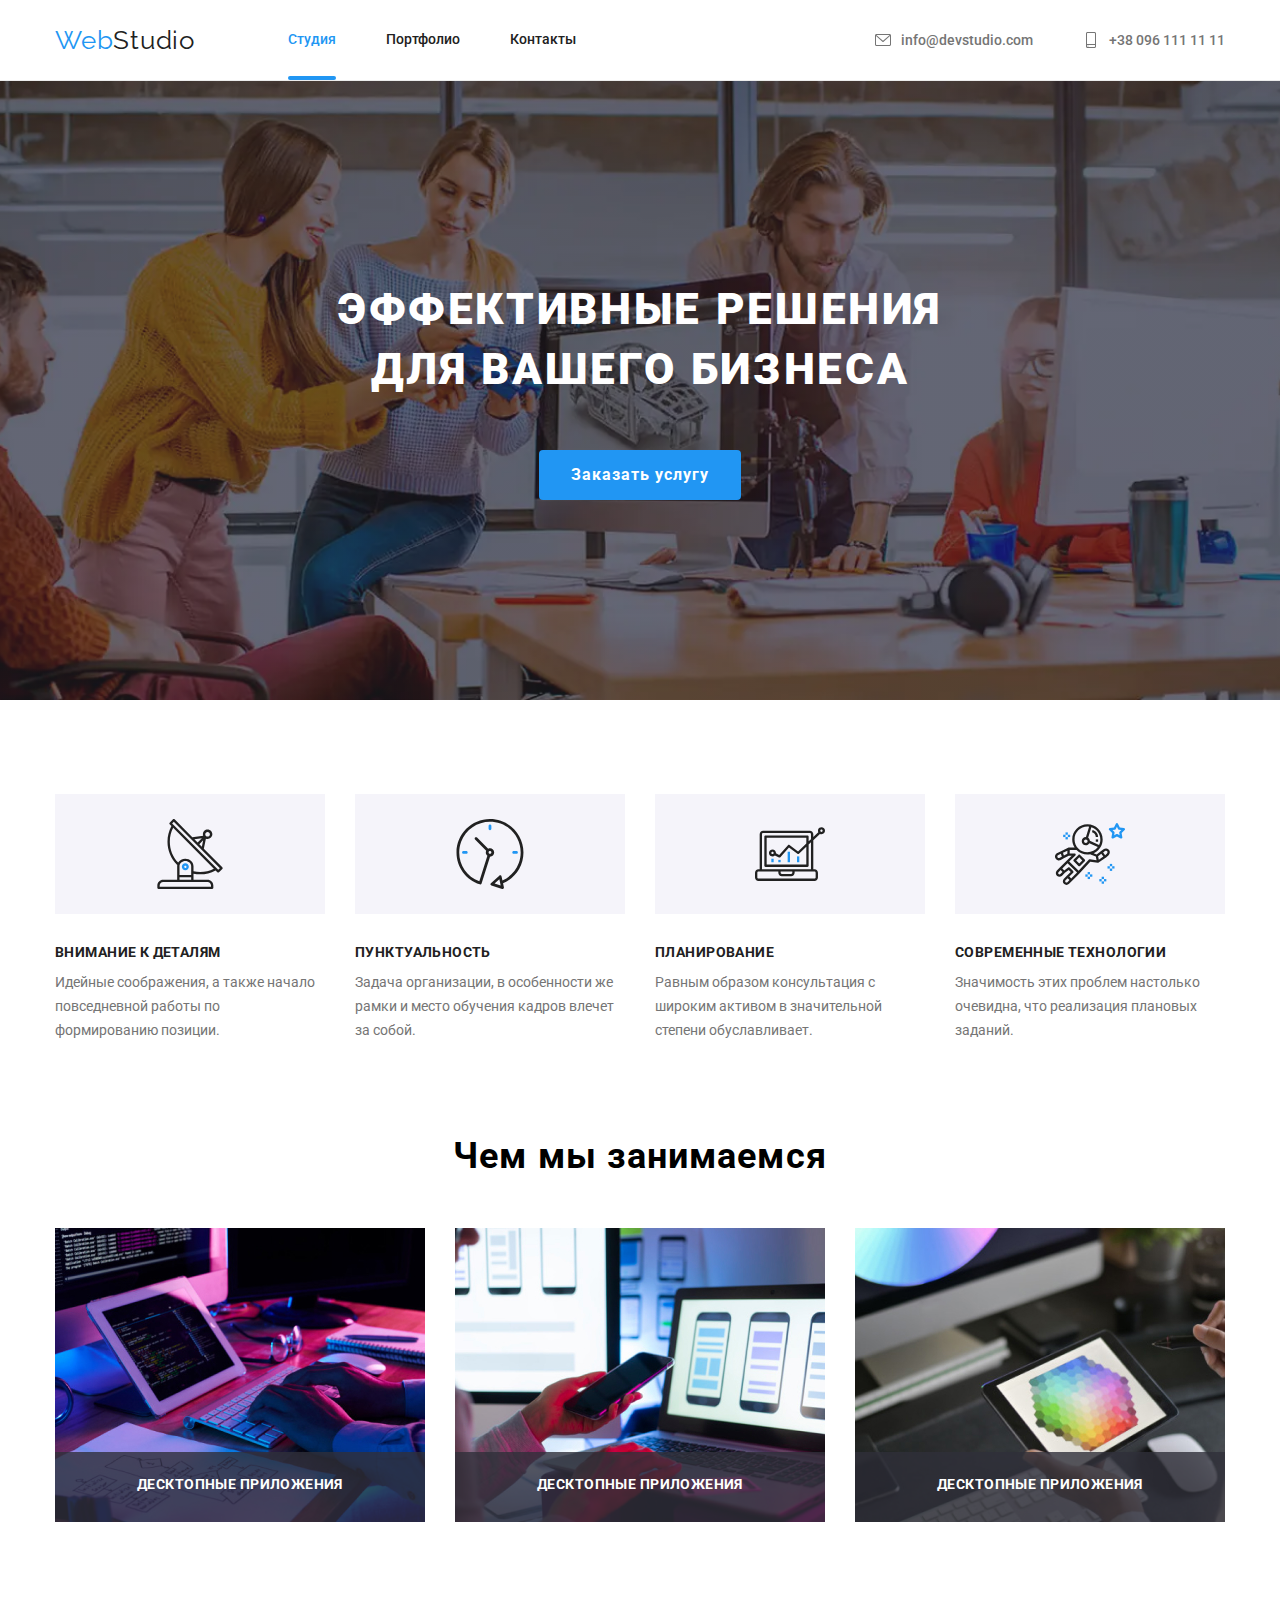
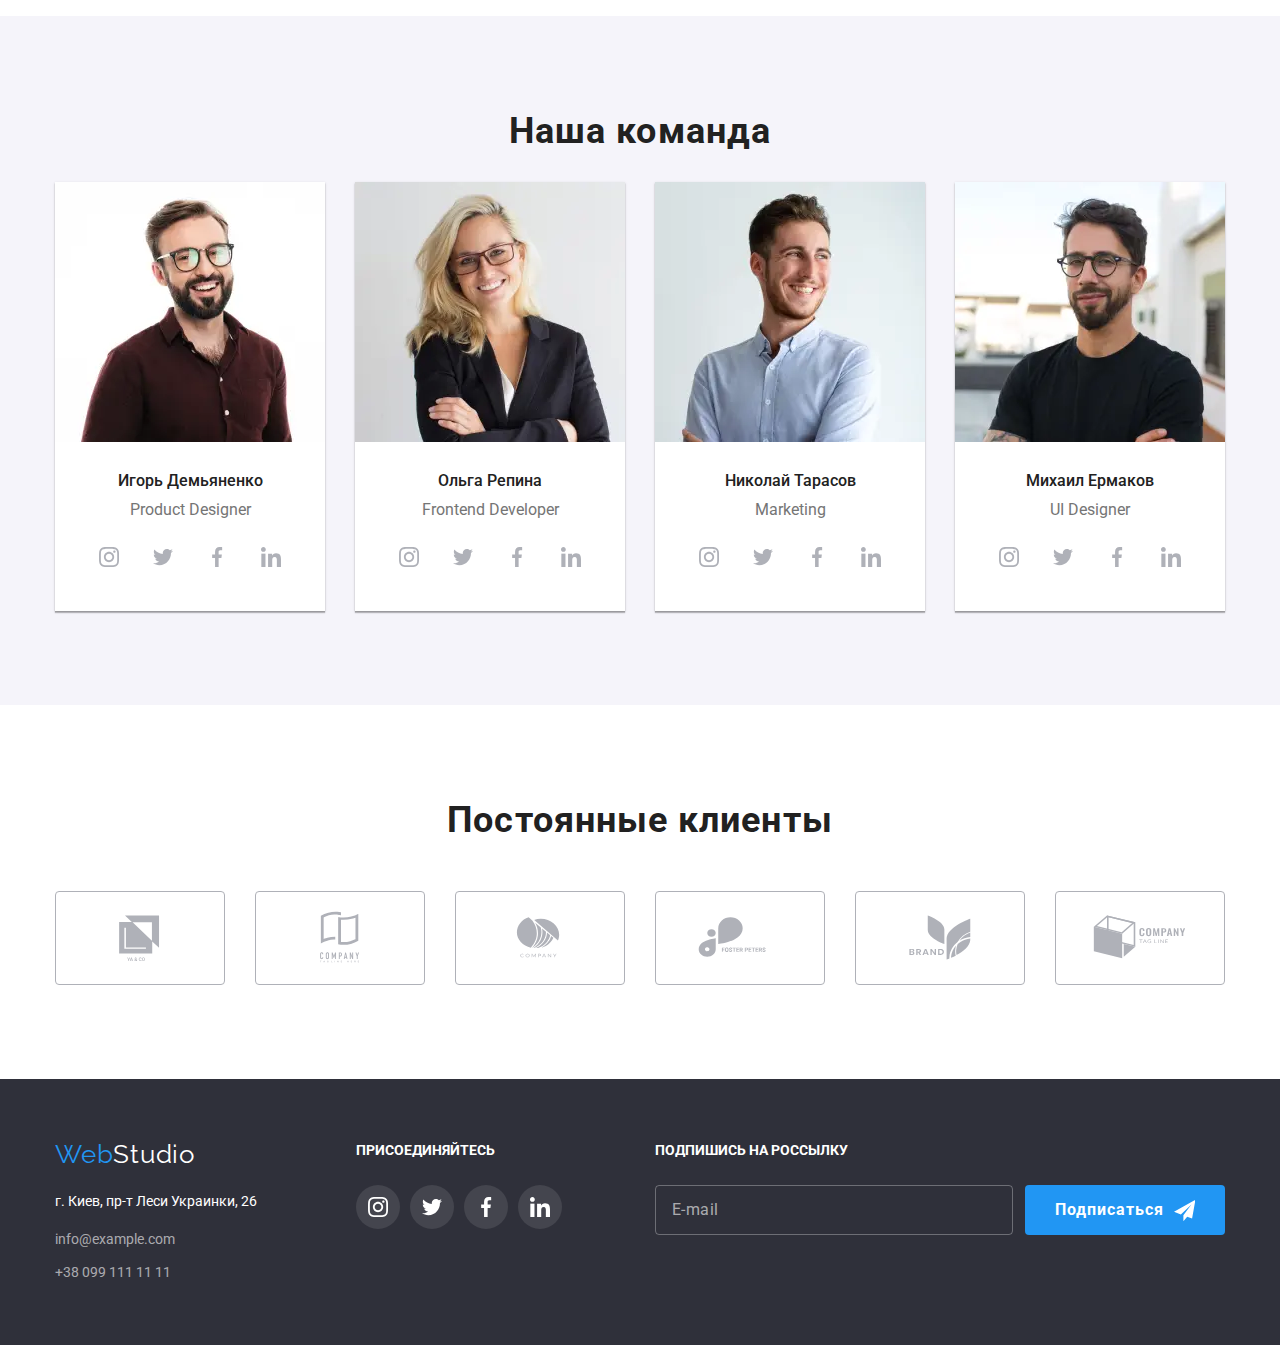
==== commit 99d1c124: "Dz_8" ====
--- a/index.html
+++ b/index.html
@@ -8,6 +8,7 @@
     <title>WebStudio</title>
     <link rel="preconnect" href="https://fonts.gstatic.com">
     <link href="https://fonts.googleapis.com/css2?family=Roboto:wght@400;500;700;900&display=swap" rel="stylesheet">
+    <link rel="stylesheet" href="https://cdnjs.cloudflare.com/ajax/libs/modern-normalize/1.0.0/modern-normalize.css">
     <link rel="preconnect" href="https://fonts.gstatic.com">
     <link href="https://fonts.googleapis.com/css2?family=Raleway:wght@700&display=swap" rel="stylesheet">
     <link rel="stylesheet" href="./css/main.min.css">
--- a/css/main.min.css
+++ b/css/main.min.css
@@ -1,3 +1,2 @@
-.container{width:100%;padding-left:15px;padding-right:15px}@media screen and (min-width: 480px){.container{max-width:480px;margin-left:auto;margin-right:auto}}@media screen and (min-width: 768px){.container{max-width:768px}}@media screen and (min-width: 1200px){.container{max-width:1200px}}html{-webkit-box-sizing:border-box;box-sizing:border-box}a{list-style:none}h1,h2,h3{margin:0}img{display:block;max-width:100%;height:auto}body{font-family:"Roboto", sans-serif;font-style:normal;font-weight:normal;font-size:14px;line-height:1.7;background-color:#fff}@media (min-width: 768px){body{padding-top:80px}}@media (max-width: 767px){body{padding-top:60px}}.list{padding:0;margin:0;list-style:none}.link{text-decoration:none;font-style:normal}/*! modern-normalize v1.0.0 | MIT License | https://github.com/sindresorhus/modern-normalize */*,*::before,*::after{-webkit-box-sizing:border-box;box-sizing:border-box}:root{-moz-tab-size:4;-o-tab-size:4;tab-size:4}html{line-height:1.15;-webkit-text-size-adjust:100%}body{margin:0}body{font-family:system-ui,-apple-system,"Segoe UI",Roboto,Helvetica,Arial,sans-serif,"Apple Color Emoji","Segoe UI Emoji"}hr{height:0;color:inherit}abbr[title]{-webkit-text-decoration:underline dotted;text-decoration:underline dotted}b,strong{font-weight:bolder}code,kbd,samp,pre{font-family:ui-monospace, SFMono-Regular, Consolas, "Liberation Mono", Menlo,- monospace;font-size:1em}small{font-size:80%}sub,sup{font-size:75%;line-height:0;position:relative;vertical-align:baseline}sub{bottom:-0.25em}sup{top:-0.5em}table{text-indent:0;border-color:inherit}button,input,optgroup,select,textarea{font-family:inherit;font-size:100%;line-height:1.15;margin:0}button,select{text-transform:none}button,[type="button"],[type="reset"],[type="submit"]{-webkit-appearance:button}::-moz-focus-inner{border-style:none;padding:0}:-moz-focusring{outline:1px dotted ButtonText}:-moz-ui-invalid{box-shadow:none}legend{padding:0}progress{vertical-align:baseline}::-webkit-inner-spin-button,::-webkit-outer-spin-button{height:auto}[type="search"]{-webkit-appearance:textfield;outline-offset:-2px}::-webkit-search-decoration{-webkit-appearance:none}::-webkit-file-upload-button{-webkit-appearance:button;font:inherit}summary{display:list-item}header{border-bottom:1px solid #ececec;position:fixed;top:0px;left:0px;right:0px;background-color:#fff;z-index:3}.nav__page{display:-webkit-box;display:-ms-flexbox;display:flex;-webkit-box-align:center;-ms-flex-align:center;align-items:center}.nav__site{display:-webkit-box;display:-ms-flexbox;display:flex;margin-left:93px}@media screen and (max-width: 767px){.nav__site{display:none}}.nav__link.nav__link-akcent{display:inline-block;color:#2196f3;position:relative}.nav__link.nav__link-akcent::after{display:block;position:absolute;content:"";height:4px;width:100%;background-color:#2196f3;left:0;bottom:0;border-radius:2px}.nav__site-item{margin-right:50px}.nav__site-item:last-child{margin-right:0px}.nav__link{display:block;padding-top:32px;padding-bottom:32px;font-weight:500;font-size:14px;line-height:1.14;color:#212121;-webkit-transition:color 250ms cubic-bezier(0.4, 0, 0.2, 1);transition:color 250ms cubic-bezier(0.4, 0, 0.2, 1)}.nav__link:hover,.nav__link:focus{color:#2196f3}@media screen and (max-width: 767px){.nav__adres{display:none}}@media screen and (min-width: 1200px){.nav__adres{display:-webkit-box;display:-ms-flexbox;display:flex;margin-left:auto}}@media screen and (min-width: 1200px){.nav__adres .nav__adres-item+.nav__adres-item{margin-left:50px}}@media screen and (min-width: 768px) and (max-width: 1199px){.nav__adres-item{padding-top:5px;padding-bottom:5px}.nav__adres{margin-left:auto}}.svg-fone{display:-webkit-box;display:-ms-flexbox;display:flex;-webkit-box-orient:vertical;-webkit-box-direction:normal;-ms-flex-direction:column;flex-direction:column;-webkit-box-pack:center;-ms-flex-pack:center;justify-content:center;margin-right:10px;fill:currentColor;width:16px;height:16px}.nav__adres-link{display:-webkit-box;display:-ms-flexbox;display:flex;font-family:Roboto;font-style:normal;font-weight:500;font-size:14px;line-height:1.15;color:#757575;-webkit-transition:color 250ms cubic-bezier(0.4, 0, 0.2, 1);transition:color 250ms cubic-bezier(0.4, 0, 0.2, 1)}.nav__adres-link:hover,.nav__adres-link:focus{color:#2196f3}@media screen and (min-width: 1200px){.nav__adres-link{padding-top:32px;padding-bottom:32px}}.hiro{padding-top:118px;padding-bottom:118px;background-color:#2f303a;background-repeat:no-repeat;background-position:center;background-size:cover;margin-left:auto;margin-right:auto}.hiro__title{text-align:center;margin-left:auto;margin-right:auto;font-weight:900;font-size:26px;line-height:1.62;letter-spacing:0.06em;text-transform:uppercase;color:#fff}@media screen and (max-width: 1199px){.hiro__title{width:100%;max-width:385px}}@media screen and (min-width: 1200px){.hiro__title{max-width:696px;margin-left:auto;margin-right:auto;font-size:44px;line-height:1.36;width:696px;height:140px}}@media screen and (max-width: 767px){.hiro{background-image:-webkit-gradient(linear, left top, left bottom, from(rgba(47,48,58,0.4)), to(rgba(47,48,58,0.4))),url("../imags/hero/hero-mobile.jpg");background-image:linear-gradient(rgba(47,48,58,0.4), rgba(47,48,58,0.4)),url("../imags/hero/hero-mobile.jpg")}}@media screen and (max-width: 767px) and (min-device-pixel-ratio: 1), screen and (max-width: 767px) and (-webkit-min-device-pixel-ratio: 1), screen and (max-width: 767px) and (min-resolution: 96dpi), screen and (max-width: 767px) and (min-resolution: 1dppx){.hiro{background-image:url("../imags/hero/hero-mobile.webp")}}@media screen and (max-width: 767px) and (min-device-pixel-ratio: 2), screen and (max-width: 767px) and (-webkit-min-device-pixel-ratio: 2), screen and (max-width: 767px) and (min-resolution: 192dpi), screen and (max-width: 767px) and (min-resolution: 2dppx){.hiro{background-image:url("../imags/hero/hero-mobile@2x.jpg")}}@media screen and (max-width: 767px) and (min-device-pixel-ratio: 2), screen and (max-width: 767px) and (-webkit-min-device-pixel-ratio: 2), screen and (max-width: 767px) and (min-resolution: 192dpi), screen and (max-width: 767px) and (min-resolution: 2dppx){.hiro{background-image:url("../imags/hero/hero-mobile@2x.webp")}}@media screen and (min-width: 768px) and (max-width: 1199px){.hiro{background-image:-webkit-gradient(linear, left top, left bottom, from(rgba(47,48,58,0.4)), to(rgba(47,48,58,0.4))),url("../imags/hero/hero-tablet.jpg");background-image:linear-gradient(rgba(47,48,58,0.4), rgba(47,48,58,0.4)),url("../imags/hero/hero-tablet.jpg")}}@media screen and (min-width: 768px) and (max-width: 1199px) and (min-device-pixel-ratio: 1), screen and (min-width: 768px) and (max-width: 1199px) and (-webkit-min-device-pixel-ratio: 1), screen and (min-width: 768px) and (max-width: 1199px) and (min-resolution: 96dpi), screen and (min-width: 768px) and (max-width: 1199px) and (min-resolution: 1dppx){.hiro{background-image:url("../imags/hero/hero-tablet.webp")}}@media screen and (min-width: 768px) and (max-width: 1199px) and (min-device-pixel-ratio: 2), screen and (min-width: 768px) and (max-width: 1199px) and (-webkit-min-device-pixel-ratio: 2), screen and (min-width: 768px) and (max-width: 1199px) and (min-resolution: 192dpi), screen and (min-width: 768px) and (max-width: 1199px) and (min-resolution: 2dppx){.hiro{background-image:url("../imags/hero/hero-tablet@2x.jpg")}}@media screen and (min-width: 768px) and (max-width: 1199px) and (min-device-pixel-ratio: 2), screen and (min-width: 768px) and (max-width: 1199px) and (-webkit-min-device-pixel-ratio: 2), screen and (min-width: 768px) and (max-width: 1199px) and (min-resolution: 192dpi), screen and (min-width: 768px) and (max-width: 1199px) and (min-resolution: 2dppx){.hiro{background-image:url("../imags/hero/hero-tablet@2x.webp")}}@media screen and (min-width: 1200px){.hiro{padding-top:200px;padding-bottom:200px;max-width:1600px;background-image:-webkit-gradient(linear, left top, left bottom, from(rgba(47,48,58,0.4)), to(rgba(47,48,58,0.4))),url("../imags/hero/hero-desktop.jpg");background-image:linear-gradient(rgba(47,48,58,0.4), rgba(47,48,58,0.4)),url("../imags/hero/hero-desktop.jpg")}}@media screen and (min-width: 1200px) and (min-device-pixel-ratio: 1), screen and (min-width: 1200px) and (-webkit-min-device-pixel-ratio: 1), screen and (min-width: 1200px) and (min-resolution: 96dpi), screen and (min-width: 1200px) and (min-resolution: 1dppx){.hiro{background-image:url("../imags/hero/hero-desktop.webp")}}@media screen and (min-width: 1200px) and (min-device-pixel-ratio: 2), screen and (min-width: 1200px) and (-webkit-min-device-pixel-ratio: 2), screen and (min-width: 1200px) and (min-resolution: 192dpi), screen and (min-width: 1200px) and (min-resolution: 2dppx){.hiro{background-image:url("../imags/hero/hero-desktop@2x.jpg")}}@media screen and (min-width: 1200px) and (min-device-pixel-ratio: 2), screen and (min-width: 1200px) and (-webkit-min-device-pixel-ratio: 2), screen and (min-width: 1200px) and (min-resolution: 192dpi), screen and (min-width: 1200px) and (min-resolution: 2dppx){.hiro{background-image:url("../imags/hero/hero-desktop@2x.webp")}}.hiro-button{display:block;margin-right:auto;margin-left:auto;margin-top:30px;padding:10px 32px 10px 32px;border:none;border-radius:4px;font-style:normal;font-weight:bold;font-size:16px;line-height:1.87;text-align:center;cursor:pointer;letter-spacing:0.06em;color:#fff;background-color:#2196f3}.hiro-button:focus,.hiro-button:hover{-webkit-animation:animate115 3000ms linear infinite;animation:animate115 3000ms linear infinite}@-webkit-keyframes animate115{0%{-webkit-transform:scale(1);transform:scale(1)}50%{-webkit-transform:scale(1.15);transform:scale(1.15)}100%{-webkit-transform:scale(1);transform:scale(1)}}@keyframes animate115{0%{-webkit-transform:scale(1);transform:scale(1)}50%{-webkit-transform:scale(1.15);transform:scale(1.15)}100%{-webkit-transform:scale(1);transform:scale(1)}}.modal-button{position:absolute;top:8px;right:8px;display:-webkit-box;display:-ms-flexbox;display:flex;-webkit-box-align:center;-ms-flex-align:center;align-items:center;-webkit-box-pack:center;-ms-flex-pack:center;justify-content:center;width:30px;height:30px;padding:0px;border:1px solid rgba(0,0,0,0.2);border-radius:50%;background-color:#fff}.modal-button:hover,.modal-button:focus{color:#2196f3}.submit-btn{display:inline-block;margin-right:auto;margin-left:auto;padding:10px 56px 10px 56px;border:none;border-radius:4px;font-style:normal;font-weight:bold;font-size:16px;line-height:1.87;text-align:center;cursor:pointer;letter-spacing:0.06em;color:#fff;background-color:#2196f3}.footer-button{display:-webkit-box;display:-ms-flexbox;display:flex;padding:10px 30px 10px 30px;border:none;display:flex;text-align:center;-webkit-box-align:center;-ms-flex-align:center;align-items:center;width:200px;height:50px;border-radius:4px;font-style:normal;font-weight:bold;font-size:16px;line-height:1.87;text-align:center;cursor:pointer;letter-spacing:0.06em;color:#fff;background-color:#2196f3}@media screen and (max-width: 1199px){.footer-button{margin-top:20px;margin-right:auto;margin-left:auto}}@media screen and (min-width: 1200px){.footer-button-span{margin-right:10px}}.portfplio__box{padding-top:60px;padding-bottom:60px}@media screen and (min-width: 1200px){.portfplio__box{padding-top:94px;padding-bottom:94px}}.portfplio__nav{margin:0px 0px 15px 0px;list-style:none;display:-webkit-box;display:-ms-flexbox;display:flex;-webkit-box-align:center;-ms-flex-align:center;align-items:center;-ms-flex-wrap:wrap;flex-wrap:wrap;padding:0px}@media screen and (min-width: 768px){.portfplio__nav{-webkit-box-pack:center;-ms-flex-pack:center;justify-content:center;padding:0px;margin:0px 0px 30px 0px;margin-left:auto;margin-right:auto}}@media screen and (min-width: 1200px){.portfplio__nav{margin:0px 0px 50px 0px}}.link-nav{text-decoration:none;display:block;padding:6px 22px 6px 22px;border-radius:4px;background-color:#f5f4fa;font-weight:500;color:#212121;-webkit-transition:background-color 250ms cubic-bezier(0.4, 0, 0.2, 1),color 250ms cubic-bezier(0.4, 0, 0.2, 1),250ms,-webkit-box-shadow 250ms cubic-bezier(0.4, 0, 0.2, 1);transition:background-color 250ms cubic-bezier(0.4, 0, 0.2, 1),color 250ms cubic-bezier(0.4, 0, 0.2, 1),250ms,-webkit-box-shadow 250ms cubic-bezier(0.4, 0, 0.2, 1);transition:background-color 250ms cubic-bezier(0.4, 0, 0.2, 1),box-shadow 250ms cubic-bezier(0.4, 0, 0.2, 1),color 250ms cubic-bezier(0.4, 0, 0.2, 1),250ms;transition:background-color 250ms cubic-bezier(0.4, 0, 0.2, 1),box-shadow 250ms cubic-bezier(0.4, 0, 0.2, 1),color 250ms cubic-bezier(0.4, 0, 0.2, 1),250ms,-webkit-box-shadow 250ms cubic-bezier(0.4, 0, 0.2, 1)}.link-nav:hover{color:#fff;background-color:#2196f3;-webkit-box-shadow:0px 3px 1px rgba(0,0,0,0.1),0px 1px 2px rgba(0,0,0,0.08),0px 2px 2px rgba(0,0,0,0.12);box-shadow:0px 3px 1px rgba(0,0,0,0.1),0px 1px 2px rgba(0,0,0,0.08),0px 2px 2px rgba(0,0,0,0.12)}.link-nav:focus{color:#fff;background-color:#2196f3}.portfplio__nav-item{margin-right:8px}@media screen and (max-width: 767px){.portfplio__nav-item{margin-bottom:15px}}.portfplio__nav-item:last-child{margin-right:0px}@media screen and (min-width: 768px){.examples{display:-webkit-box;display:-ms-flexbox;display:flex;-ms-flex-wrap:wrap;flex-wrap:wrap;margin-left:-30px;margin-top:-30px;list-style:none}}.portfolio-thumb{position:relative;overflow:hidden;z-index:2}.portfolio-decript{position:absolute;top:0px;background-color:#2196f3;width:100%;height:100%;opacity:0;font-family:Roboto;font-style:normal;font-weight:normal;font-size:18px;line-height:1.56;letter-spacing:0.03em;color:#ffffff;margin:0px;padding-top:63px;padding-bottom:63px;padding-left:24px;padding-right:24px;-webkit-transform:translateY(100%);transform:translateY(100%);-webkit-transition:opacity 250ms cubic-bezier(0.4, 0, 0.2, 1),-webkit-transform 250ms cubic-bezier(0.4, 0, 0.2, 1);transition:opacity 250ms cubic-bezier(0.4, 0, 0.2, 1),-webkit-transform 250ms cubic-bezier(0.4, 0, 0.2, 1);transition:transform 250ms cubic-bezier(0.4, 0, 0.2, 1),opacity 250ms cubic-bezier(0.4, 0, 0.2, 1);transition:transform 250ms cubic-bezier(0.4, 0, 0.2, 1),opacity 250ms cubic-bezier(0.4, 0, 0.2, 1),-webkit-transform 250ms cubic-bezier(0.4, 0, 0.2, 1)}@media screen and (max-width: 350px){.portfolio-decript{font-size:15px;line-height:1.3}}.focused-thumb:hover .portfolio-decript,.focused-thumb:focus .portfolio-decript{opacity:1;-webkit-transform:translateY(0);transform:translateY(0)}.examples-box{width:100%;position:relative;border:1px solid #eeeeee;-webkit-transition:-webkit-box-shadow 250ms cubic-bezier(0.4, 0, 0.2, 1);transition:-webkit-box-shadow 250ms cubic-bezier(0.4, 0, 0.2, 1);transition:box-shadow 250ms cubic-bezier(0.4, 0, 0.2, 1);transition:box-shadow 250ms cubic-bezier(0.4, 0, 0.2, 1), -webkit-box-shadow 250ms cubic-bezier(0.4, 0, 0.2, 1)}@media screen and (min-width: 768px) and (max-width: 1199px){.examples-box{-ms-flex-preferred-size:calc((100% - 2 * 30px) / 2);flex-basis:calc((100% - 2 * 30px) / 2);margin-left:30px;margin-top:30px}}@media screen and (min-width: 1200px){.examples-box{-ms-flex-preferred-size:calc((100% - 90px) / 3);flex-basis:calc((100% - 90px) / 3);margin-left:30px;margin-top:30px}}@media screen and (max-width: 767px){.examples-box:not(:last-child){margin-bottom:30px}}.examples-box:hover{-webkit-box-shadow:0px 1px 1px rgba(0,0,0,0.12),0px 4px 4px rgba(0,0,0,0.06),1px 4px 6px rgba(0,0,0,0.16);box-shadow:0px 1px 1px rgba(0,0,0,0.12),0px 4px 4px rgba(0,0,0,0.06),1px 4px 6px rgba(0,0,0,0.16)}.text-box{padding:20px 24px 20px 24px}.examples-title{display:block;margin:0px;padding-right:auto;margin-bottom:4px;font-size:bold;font-size:18px;line-height:2;color:#212121}.text{display:block;margin:0px;color:#757575}footer{background-color:#2f303a}.footer{padding-top:60px;padding-bottom:60px}@media screen and (min-width: 1200px){.footer-container{display:-webkit-box;display:-ms-flexbox;display:flex}}@media screen and (min-width: 768px) and (max-width: 1199px){.footer-container-tablet{display:-webkit-box;display:-ms-flexbox;display:flex}}@media screen and (min-width: 1200px){.footer-container-tablet{display:-webkit-box;display:-ms-flexbox;display:flex}}@media screen and (min-width: 768px) and (max-width: 1199px){.footer-container-tablet{margin-bottom:60px}}.footer-adres{margin-top:20px;display:block;font-style:normal;font-size:14px;color:#fff}@media screen and (max-width: 767px){.footer-adres-item{margin-bottom:60px}}@media screen and (min-width: 768px){.footer-adres-item{margin-right:165px;margin-left:auto}}@media screen and (min-width: 1200px){.footer-adres-item{width:231px;margin-right:70px}}@media screen and (max-width: 1199px){.footer-adres-item{text-align:center}}.footer-link{color:rgba(255,255,255,0.6);-webkit-transition:color 250ms cubic-bezier(0.4, 0, 0.2, 1);transition:color 250ms cubic-bezier(0.4, 0, 0.2, 1)}.footer-link:hover,.footer-link:focus{color:#2196f3}.footer-item{display:block;margin-top:9px}.footer-title{display:block;font-weight:bold;font-size:14px;margin:0;color:#fff;height:16px;margin-bottom:20px}.footer-icon{margin-top:10px;padding:0px;list-style:none;display:-webkit-inline-box;display:-ms-inline-flexbox;display:inline-flex}@media screen and (max-width: 767px){.footer-icon{margin-bottom:60px}}.footer-icon-link{display:-webkit-box;display:-ms-flexbox;display:flex;-webkit-box-align:center;-ms-flex-align:center;align-items:center;-webkit-box-pack:center;-ms-flex-pack:center;justify-content:center;width:44px;height:44px;border-radius:50%;background-color:#44454e}.footer-icon-link:hover,.footer-icon-link:focus{background-color:#2196f3;-webkit-transition:background-color 250ms cubic-bezier(0.4, 0, 0.2, 1);transition:background-color 250ms cubic-bezier(0.4, 0, 0.2, 1)}.footer-icon-item:not(:last-child){margin-right:10px}.footer-icons-svg{width:20px;height:20px;fill:#fff}@media screen and (min-width: 1200px){.footer-social{margin-right:93px}}@media screen and (max-width: 1199px){.footer-social{text-align:center}}@media screen and (min-width: 768px){.footer-social{margin-right:auto}}@media screen and (max-width: 767px){.about-item{margin-right:auto;margin-left:auto;width:100%;max-width:480px}.about-title{text-align:center}}@media screen and (max-width: 1199px){.section-about{padding-top:60px;padding-bottom:60px}.svg-conteiner{margin-top:30px}.section-tehnic{margin-top:-30px}}.about-svg{width:70px;height:70px}.svg-conteiner{display:-webkit-box;display:-ms-flexbox;display:flex;-webkit-box-align:center;-ms-flex-align:center;align-items:center;-webkit-box-pack:center;-ms-flex-pack:center;justify-content:center;width:100%;height:120px;background-color:#f5f4fa}@media screen and (min-width: 768px) and (max-width: 1199px){.aboutus-text{height:75px}.about-item{width:354px;margin-bottom:30px;margin-left:30px;-ms-flex-preferred-size:calc((100% - 60px) / 2);flex-basis:calc((100% - 60px) / 2)}.svg-conteiner{width:100%;height:120px}.section-tehnic{display:-webkit-box;display:-ms-flexbox;display:flex;-ms-flex-wrap:wrap;flex-wrap:wrap;margin-left:-30px}}@media screen and (min-width: 1200px){.section-tehnic{display:-webkit-box;display:-ms-flexbox;display:flex}.about-item{width:270px}.section-about{padding-top:94px;padding-bottom:94px}.about-item:not(:last-child){margin-right:30px}}.about-title{display:block;width:100%;padding-top:30px;margin:0px;font-weight:bold;font-size:14px;line-height:16px;letter-spacing:0.03em;text-transform:uppercase;color:#212121}.aboutus-text{margin:0px;width:100%;padding-top:10px;font-size:14px;line-height:24px;color:#757575}.wedoing-section{padding-bottom:94px}@media screen and (max-width: 1199px){.wedoing-section{display:none}}.wedoing-conteiner{width:1200px;margin:0 auto;padding-left:15px;padding-right:15px}.wedoing-title{display:block;margin-bottom:50px;font-weight:700;font-size:36px;line-height:1.16;text-align:center;letter-spacing:0.03em}.wedoing-list{display:-webkit-box;display:-ms-flexbox;display:flex}.wedoing-img{width:auto;height:auto;display:-webkit-box;display:-ms-flexbox;display:flex;margin-right:30px;position:relative;z-index:2}.wedoing-img:last-child{margin-right:0px}.wedoing-text{height:70px;display:-webkit-box;display:-ms-flexbox;display:flex;-ms-flex-line-pack:center;align-content:center;-webkit-box-pack:center;-ms-flex-pack:center;justify-content:center;position:absolute;bottom:0;width:100%;padding-top:25px;padding-bottom:25px;background-color:rgba(47,48,58,0.8)}.wedoing-title-insaid{margin:0px;font-weight:bold;font-size:14px;line-height:1.14;letter-spacing:0.03em;text-transform:uppercase;color:#fff}.team-section{background-color:#f5f4fa;padding-top:60px;padding-bottom:60px}.team-title{display:block;margin-right:auto;margin-left:auto;font-weight:bold;font-size:28px;line-height:32.81px;text-align:center;letter-spacing:0.03em;color:#212121}.team-img{width:100%;height:auto;-webkit-box-shadow:0px 1px 3px rgba(0,0,0,0.12),0px 1px 1px rgba(0,0,0,0.14),0px 2px 1px rgba(0,0,0,0.2);box-shadow:0px 1px 3px rgba(0,0,0,0.12),0px 1px 1px rgba(0,0,0,0.14),0px 2px 1px rgba(0,0,0,0.2);background-color:#fff}@media screen and (min-width: 768px) and (max-width: 1199px){.team-img{width:354px;margin-bottom:30px;margin-left:30px;-ms-flex-preferred-size:calc((100% - 60px) / 2);flex-basis:calc((100% - 60px) / 2)}.team-img-box{display:-webkit-box;display:-ms-flexbox;display:flex;-ms-flex-wrap:wrap;flex-wrap:wrap;margin-left:-30px}}@media screen and (min-width: 1200px){.team-img-box{display:-webkit-box;display:-ms-flexbox;display:flex;margin-top:50px}.team-title{font-size:36px;line-height:42px}.team-section{padding-top:94px;padding-bottom:94px}.team-img{width:270px}.team-img:not(:last-child){margin-right:30px}}.team-img-box{margin-top:30px}.team-icon{display:-webkit-box;display:-ms-flexbox;display:flex;padding-top:16px;padding-bottom:32px;width:206px;margin-left:auto;margin-right:auto}.team-icon-item:not(:last-child){margin-right:10px}.team-icon-link{display:-webkit-box;display:-ms-flexbox;display:flex;-webkit-box-align:center;-ms-flex-align:center;align-items:center;-webkit-box-pack:center;-ms-flex-pack:center;justify-content:center;width:44px;height:44px;border-radius:50%;fill:#afb1b8;background-color:#fff;-webkit-transition-property:background-color, color;transition-property:background-color, color;-webkit-transition-duration:250ms;transition-duration:250ms;-webkit-transition-timing-function:cubic-bezier(0.4, 0, 0.2, 1);transition-timing-function:cubic-bezier(0.4, 0, 0.2, 1)}.team-icon-link:hover,.team-icon-link:focus{fill:#fff;background-color:#2196f3}.team-icons-svg{width:20px;height:20px}.team-name{margin:0px;margin-top:30px;font-weight:500;font-size:16px;line-height:1.18;text-align:center;color:#212121}.team-prof{margin:0px;margin-top:10px;font-weight:normal;font-size:16px;line-height:1.18;text-align:center;color:#757575}.client-box{padding-top:94px;padding-bottom:94px}.client-title{display:block;margin-right:auto;margin-left:auto;margin-bottom:50px;font-weight:bold;font-size:28px;line-height:32.81px;text-align:center;letter-spacing:0.03em;color:#212121}@media screen and (min-width: 1200px){.client-title{font-size:36px;line-height:42px}}.client-list{display:-webkit-box;display:-ms-flexbox;display:flex;-ms-flex-wrap:wrap;flex-wrap:wrap;margin-left:-30px;margin-bottom:-30px}.client-item{margin-bottom:30px;margin-left:30px;-ms-flex-preferred-size:calc((100% - 60px) / 2);flex-basis:calc((100% - 60px) / 2)}@media screen and (min-width: 768px) and (max-width: 1199px){.client-item{-ms-flex-preferred-size:calc((100% - 90px) / 3);flex-basis:calc((100% - 90px) / 3)}}@media screen and (min-width: 1200px){.client-item{-ms-flex-preferred-size:calc((100% - 180px) / 6);flex-basis:calc((100% - 180px) / 6)}}.client-link{display:-webkit-box;display:-ms-flexbox;display:flex;-webkit-box-align:center;-ms-flex-align:center;align-items:center;-webkit-box-pack:center;-ms-flex-pack:center;justify-content:center;width:100%;height:100%;padding:16px 32px 16px 32px;border:1px solid #afb1b8;border-radius:4px;color:#afb1b8;-webkit-transition:color 250ms cubic-bezier(0.4, 0, 0.2, 1);transition:color 250ms cubic-bezier(0.4, 0, 0.2, 1)}.client-link:hover,.client-link:focus{color:#2196f3;border:1px solid #2196f3}@media screen and (min-width: 1200px){.client-link{width:170px}}.client-svg{width:100%;max-width:106px;height:60px;fill:currentColor}.backdrop{position:fixed;z-index:8;top:0;left:0;width:100%;height:100%;background-color:rgba(0,0,0,0.2);-webkit-transition:opacity 500ms cubic-bezier(0.4, 0, 0.2, 1);transition:opacity 500ms cubic-bezier(0.4, 0, 0.2, 1)}.modal{width:100%;height:609px;position:absolute;top:50%;left:50%;-webkit-transform:translate(-50%, -50%);transform:translate(-50%, -50%);padding:40px;background:#fff;-webkit-box-shadow:0px 1px 3px rgba(0,0,0,0.12),0px 1px 1px rgba(0,0,0,0.14),0px 2px 1px rgba(0,0,0,0.2);box-shadow:0px 1px 3px rgba(0,0,0,0.12),0px 1px 1px rgba(0,0,0,0.14),0px 2px 1px rgba(0,0,0,0.2);border-radius:4px}@media screen and (max-width: 767px){.modal{max-width:450px}}@media screen and (min-width: 768px){.modal{width:450px;height:609px}}@media screen and (min-width: 1200px){.modal{width:528px;height:581px}}.icon-close-button{width:11px;height:11px;fill:currentColor}.is-hidden{opacity:0;visibility:hidden;pointer-events:none}.modal-title{margin:0px;width:100%;font-weight:bold;font-size:19.7px;line-height:1.15em;text-align:center;letter-spacing:0.03em;color:#212121}.input-text{margin:0px 0px 12px 0px}.form{display:-webkit-box;display:-ms-flexbox;display:flex;-webkit-box-orient:vertical;-webkit-box-direction:normal;-ms-flex-direction:column;flex-direction:column}.form-field{position:relative;margin-bottom:10px;display:block}.modal-input{width:100%;margin:0;padding:10px 42px;height:40px;border-radius:4px;border:1px solid rgba(33,33,33,0.2);-webkit-transition:border-color 250ms cubic-bezier(0.4, 0, 0.2, 1);transition:border-color 250ms cubic-bezier(0.4, 0, 0.2, 1)}.label{font-size:12px;line-height:1.16em;letter-spacing:0.01em;color:#757575;margin-bottom:4px}.user{position:absolute;bottom:50%;left:15px;-webkit-transform:translateY(50%);transform:translateY(50%);fill:#000000;-webkit-transition:fill 250ms cubic-bezier(0.4, 0, 0.2, 1);transition:fill 250ms cubic-bezier(0.4, 0, 0.2, 1)}.user.name-svg{width:12px;height:12px}.user.phone-svg{width:13px;height:13px}.user.email-svg{width:15px;height:12px}.modal-input.comments{width:100%;height:120px;resize:none;font-size:14px;line-height:1.14;letter-spacing:0.01em;color:#000000;padding:12px 16px}.modal-input.comments::-webkit-input-placeholder{color:rgba(117,117,117,0.5)}.modal-input.comments:-ms-input-placeholder{color:rgba(117,117,117,0.5)}.modal-input.comments::-ms-input-placeholder{color:rgba(117,117,117,0.5)}.modal-input.comments::placeholder{color:rgba(117,117,117,0.5)}.modal-input:focus+.user{fill:#2196f3}.modal-input:focus{border-color:#2196f3;outline:none}.label-checkbox{font-size:12px;line-height:1.71;letter-spacing:0.03em;color:#757575;display:-webkit-box;display:-ms-flexbox;display:flex;-ms-flex-wrap:wrap;flex-wrap:wrap;-webkit-box-align:center;-ms-flex-align:center;align-items:center;-webkit-box-pack:center;-ms-flex-pack:center;justify-content:center;margin-bottom:30px}@media screen and (min-width: 1200px){.label-checkbox{font-size:14px}}.checkbox-link{-webkit-text-decoration-line:underline;text-decoration-line:underline;color:#2196f3}.checkbox-icon{width:16px;height:15px;border:2px solid #000000;border-radius:3px;margin-right:7px;-webkit-box-pack:center;-ms-flex-pack:center;justify-content:center}.checkbox-input:checked+.checkbox-icon{background-color:#2196f3;background-origin:border-box;background-image:url(../imags/svg/icon_check.svg);background-position:center;background-size:contain;border-color:#2196f3;width:16px;height:15px}.checkbox-input{position:absolute;width:1px;height:1px;margin:-1px;border:0;padding:0;clip:rect(0 0 0 0);overflow:hidden}.checkbox-input:hover+.checkbox-icon,.checkbox-input:focus+.checkbox-icon{border-color:#2196f3}.footer-input{background-color:transparent;color:#fff;width:100%;height:50px;border:1px solid rgba(255,255,255,0.3);-webkit-box-sizing:border-box;box-sizing:border-box;border-radius:4px;padding-left:16px}@media screen and (max-width: 1199px){.footer-input{max-width:450px}}@media screen and (min-width: 1200px){.footer-input{margin-right:12px;padding-left:16px;margin-bottom:0px;width:358px}}.footer-input::-webkit-input-placeholder{color:rgba(117,117,117,0.5);font-size:16px;line-height:1.25;letter-spacing:0.03em;color:rgba(255,255,255,0.6)}.footer-input:-ms-input-placeholder{color:rgba(117,117,117,0.5);font-size:16px;line-height:1.25;letter-spacing:0.03em;color:rgba(255,255,255,0.6)}.footer-input::-ms-input-placeholder{color:rgba(117,117,117,0.5);font-size:16px;line-height:1.25;letter-spacing:0.03em;color:rgba(255,255,255,0.6)}.footer-input::placeholder{color:rgba(117,117,117,0.5);font-size:16px;line-height:1.25;letter-spacing:0.03em;color:rgba(255,255,255,0.6)}.icon-send{fill:#fff;width:25px;height:25px}@media screen and (max-width: 1199px){.footer-send-container{text-align:center}}@media screen and (min-width: 1200px){.footer-send-container{margin-left:93px}}@media screen and (min-width: 1200px){.footer-send-box{display:-webkit-box;display:-ms-flexbox;display:flex;margin-top:30px}}.logo{padding-top:18px;padding-bottom:18px;font-family:Raleway;color:#212121;width:700;font-size:26px;line-height:1.19;letter-spacing:0.03em}.logo>.logo-web{color:#2196f3}.logo-footer{display:block;font-family:Raleway;width:700;font-size:26px;line-height:1.19;letter-spacing:0.03em;color:#fff}.logo-web-footer{color:#2196f3}.mobile-menu{position:fixed;z-index:9;top:0;left:0;width:100%;height:100vh;display:-webkit-box;display:-ms-flexbox;display:flex;-webkit-box-orient:vertical;-webkit-box-direction:normal;-ms-flex-direction:column;flex-direction:column;-webkit-box-pack:justify;-ms-flex-pack:justify;justify-content:space-between;padding:48px 40px;overflow:auto;background-color:#fff;-webkit-transform:translateY(-100%);transform:translateY(-100%);-webkit-transition:-webkit-transform 250ms cubic-bezier(0.4, 0, 0.2, 1);transition:-webkit-transform 250ms cubic-bezier(0.4, 0, 0.2, 1);transition:transform 250ms cubic-bezier(0.4, 0, 0.2, 1);transition:transform 250ms cubic-bezier(0.4, 0, 0.2, 1), -webkit-transform 250ms cubic-bezier(0.4, 0, 0.2, 1)}@media screen and (max-width: 767px){.mobile-menu.is-open{-webkit-transform:translateY(0);transform:translateY(0)}}.mobile-menu__list{margin-bottom:64px}.mobile-menu__item:not(:last-child),.mobile-menu__contacts-item:not(:last-child){padding-bottom:32px}.mobile-menu__link{font-weight:500;font-size:40px;line-height:1.18;letter-spacing:0.02em;color:#212121;-webkit-transition:color 250ms cubic-bezier(0.4, 0, 0.2, 1);transition:color 250ms cubic-bezier(0.4, 0, 0.2, 1)}.mobile-menu__link:hover,.mobile-menu__link:focus{color:#2196f3}.mobile-menu__link--current{color:#2196f3}.mobile-menu__contacts{margin-bottom:64px;margin-top:auto}.mobile-menu__contacts-link{font-weight:500;font-size:24px;line-height:1.17;letter-spacing:0.02em;color:#757575}.mobile-menu__contacts-link--accent{font-size:34px;color:#2196f3}.mobile-menu__socials{display:-webkit-box;display:-ms-flexbox;display:flex;-webkit-box-align:center;-ms-flex-align:center;align-items:center}@media screen and (max-width: 454px){.mobile-menu__socials{-webkit-box-orient:vertical;-webkit-box-direction:normal;-ms-flex-direction:column;flex-direction:column;-webkit-box-align:start;-ms-flex-align:start;align-items:flex-start}}@media screen and (min-width: 455px){.mobile-menu__social-item:not(:last-child)::after{content:"";display:inline-block;margin-left:10px;margin-right:10px;height:22px;width:1px;vertical-align:middle;background-color:rgba(117,117,117,0.2)}}.mobile-menu__social-link{text-decoration:none;font-weight:500;font-size:18px;line-height:1.22;letter-spacing:0.02em;color:#2196f3}.mobile-menu__btn{display:-webkit-box;display:-ms-flexbox;display:flex;-webkit-box-pack:center;-ms-flex-pack:center;justify-content:center;-webkit-box-align:center;-ms-flex-align:center;align-items:center;position:absolute;top:18px;right:15px;z-index:10;width:40px;height:40px;padding:0;border:none;background-color:transparent;color:#212121;cursor:pointer;-webkit-transition:color 250ms cubic-bezier(0.4, 0, 0.2, 1),opacity 250ms cubic-bezier(0.4, 0, 0.2, 1);transition:color 250ms cubic-bezier(0.4, 0, 0.2, 1),opacity 250ms cubic-bezier(0.4, 0, 0.2, 1)}@media screen and (min-width: 768px){.mobile-menu__btn{display:none}}.menu-btn__icon:hover,.menu-btn__icon:focus{fill:#2196f3}.is-open .menu-btn__icon-menu{display:none}.menu-btn__icon-close{display:none}.is-open .menu-btn__icon-close{display:block;visibility:visible}
+.container{width:100%;padding-left:15px;padding-right:15px}@media screen and (min-width: 480px){.container{max-width:480px;margin-left:auto;margin-right:auto}}@media screen and (min-width: 768px){.container{max-width:768px}}@media screen and (min-width: 1200px){.container{max-width:1200px}}body{font-family:Roboto, sans-serif;font-style:normal;font-weight:normal;font-size:14px;line-height:1.7;background-color:#fff}@media (min-width: 768px){body{padding-top:80px}}@media (max-width: 767px){body{padding-top:60px}}html{-webkit-box-sizing:border-box;box-sizing:border-box}a{list-style:none}h1,h2,h3{margin:0}img{display:block;max-width:100%;height:auto}.list{padding:0;margin:0;list-style:none}.link{text-decoration:none;font-style:normal}header{border-bottom:1px solid #ececec;position:fixed;top:0px;left:0px;right:0px;background-color:#fff;z-index:3}.nav__page{display:-webkit-box;display:-ms-flexbox;display:flex;-webkit-box-align:center;-ms-flex-align:center;align-items:center}.nav__site{display:-webkit-box;display:-ms-flexbox;display:flex;margin-left:93px}@media screen and (max-width: 767px){.nav__site{display:none}}.nav__link.nav__link-akcent{display:inline-block;color:#2196f3;position:relative}.nav__link.nav__link-akcent::after{display:block;position:absolute;content:"";height:4px;width:100%;background-color:#2196f3;left:0;bottom:0;border-radius:2px}.nav__site-item{margin-right:50px}.nav__site-item:last-child{margin-right:0px}.nav__link{display:block;padding-top:32px;padding-bottom:32px;font-weight:500;font-size:14px;line-height:1.14;color:#212121;-webkit-transition:color 250ms cubic-bezier(0.4, 0, 0.2, 1);transition:color 250ms cubic-bezier(0.4, 0, 0.2, 1)}.nav__link:hover,.nav__link:focus{color:#2196f3}@media screen and (max-width: 767px){.nav__adres{display:none}}@media screen and (min-width: 1200px){.nav__adres{display:-webkit-box;display:-ms-flexbox;display:flex;margin-left:auto}}@media screen and (min-width: 1200px){.nav__adres .nav__adres-item+.nav__adres-item{margin-left:50px}}@media screen and (min-width: 768px) and (max-width: 1199px){.nav__adres-item{padding-top:5px;padding-bottom:5px}.nav__adres{margin-left:auto}}.svg-fone{display:-webkit-box;display:-ms-flexbox;display:flex;-webkit-box-orient:vertical;-webkit-box-direction:normal;-ms-flex-direction:column;flex-direction:column;-webkit-box-pack:center;-ms-flex-pack:center;justify-content:center;margin-right:10px;fill:currentColor;width:16px;height:16px}.nav__adres-link{display:-webkit-box;display:-ms-flexbox;display:flex;font-family:Roboto;font-style:normal;font-weight:500;font-size:14px;line-height:1.15;color:#757575;-webkit-transition:color 250ms cubic-bezier(0.4, 0, 0.2, 1);transition:color 250ms cubic-bezier(0.4, 0, 0.2, 1)}.nav__adres-link:hover,.nav__adres-link:focus{color:#2196f3}@media screen and (min-width: 1200px){.nav__adres-link{padding-top:32px;padding-bottom:32px}}.hiro{padding-top:118px;padding-bottom:118px;background-color:#2f303a;background-repeat:no-repeat;background-position:center;background-size:cover;margin-left:auto;margin-right:auto}.hiro__title{text-align:center;margin-left:auto;margin-right:auto;font-weight:900;font-size:26px;line-height:1.62;letter-spacing:0.06em;text-transform:uppercase;color:#fff}@media screen and (max-width: 1199px){.hiro__title{width:100%;max-width:385px}}@media screen and (min-width: 1200px){.hiro__title{max-width:696px;margin-left:auto;margin-right:auto;font-size:44px;line-height:1.36;width:696px;height:140px}}@media screen and (max-width: 767px){.hiro{background-image:-webkit-gradient(linear, left top, left bottom, from(rgba(47,48,58,0.4)), to(rgba(47,48,58,0.4))),url("../imags/hero/hero-mobile.jpg");background-image:linear-gradient(rgba(47,48,58,0.4), rgba(47,48,58,0.4)),url("../imags/hero/hero-mobile.jpg")}}@media screen and (max-width: 767px) and (min-device-pixel-ratio: 1), screen and (max-width: 767px) and (-webkit-min-device-pixel-ratio: 1), screen and (max-width: 767px) and (min-resolution: 96dpi), screen and (max-width: 767px) and (min-resolution: 1dppx){.hiro{background-image:-webkit-gradient(linear, left top, left bottom, from(rgba(47,48,58,0.4)), to(rgba(47,48,58,0.4))),url("../imags/hero/hero-mobile.webp");background-image:linear-gradient(rgba(47,48,58,0.4), rgba(47,48,58,0.4)),url("../imags/hero/hero-mobile.webp")}}@media screen and (max-width: 767px) and (min-device-pixel-ratio: 2), screen and (max-width: 767px) and (-webkit-min-device-pixel-ratio: 2), screen and (max-width: 767px) and (min-resolution: 192dpi), screen and (max-width: 767px) and (min-resolution: 2dppx){.hiro{background-image:-webkit-gradient(linear, left top, left bottom, from(rgba(47,48,58,0.4)), to(rgba(47,48,58,0.4))),url("../imags/hero/hero-mobile@2x.jpg");background-image:linear-gradient(rgba(47,48,58,0.4), rgba(47,48,58,0.4)),url("../imags/hero/hero-mobile@2x.jpg")}}@media screen and (max-width: 767px) and (min-device-pixel-ratio: 2), screen and (max-width: 767px) and (-webkit-min-device-pixel-ratio: 2), screen and (max-width: 767px) and (min-resolution: 192dpi), screen and (max-width: 767px) and (min-resolution: 2dppx){.hiro{background-image:-webkit-gradient(linear, left top, left bottom, from(rgba(47,48,58,0.4)), to(rgba(47,48,58,0.4))),url("../imags/hero/hero-mobile@2x.webp");background-image:linear-gradient(rgba(47,48,58,0.4), rgba(47,48,58,0.4)),url("../imags/hero/hero-mobile@2x.webp")}}@media screen and (min-width: 768px) and (max-width: 1199px){.hiro{background-image:-webkit-gradient(linear, left top, left bottom, from(rgba(47,48,58,0.4)), to(rgba(47,48,58,0.4))),url("../imags/hero/hero-tablet.jpg");background-image:linear-gradient(rgba(47,48,58,0.4), rgba(47,48,58,0.4)),url("../imags/hero/hero-tablet.jpg")}}@media screen and (min-width: 768px) and (max-width: 1199px) and (min-device-pixel-ratio: 1), screen and (min-width: 768px) and (max-width: 1199px) and (-webkit-min-device-pixel-ratio: 1), screen and (min-width: 768px) and (max-width: 1199px) and (min-resolution: 96dpi), screen and (min-width: 768px) and (max-width: 1199px) and (min-resolution: 1dppx){.hiro{background-image:-webkit-gradient(linear, left top, left bottom, from(rgba(47,48,58,0.4)), to(rgba(47,48,58,0.4))),url("../imags/hero/hero-tablet.webp");background-image:linear-gradient(rgba(47,48,58,0.4), rgba(47,48,58,0.4)),url("../imags/hero/hero-tablet.webp")}}@media screen and (min-width: 768px) and (max-width: 1199px) and (min-device-pixel-ratio: 2), screen and (min-width: 768px) and (max-width: 1199px) and (-webkit-min-device-pixel-ratio: 2), screen and (min-width: 768px) and (max-width: 1199px) and (min-resolution: 192dpi), screen and (min-width: 768px) and (max-width: 1199px) and (min-resolution: 2dppx){.hiro{background-image:-webkit-gradient(linear, left top, left bottom, from(rgba(47,48,58,0.4)), to(rgba(47,48,58,0.4))),url("../imags/hero/hero-tablet@2x.jpg");background-image:linear-gradient(rgba(47,48,58,0.4), rgba(47,48,58,0.4)),url("../imags/hero/hero-tablet@2x.jpg")}}@media screen and (min-width: 768px) and (max-width: 1199px) and (min-device-pixel-ratio: 2), screen and (min-width: 768px) and (max-width: 1199px) and (-webkit-min-device-pixel-ratio: 2), screen and (min-width: 768px) and (max-width: 1199px) and (min-resolution: 192dpi), screen and (min-width: 768px) and (max-width: 1199px) and (min-resolution: 2dppx){.hiro{background-image:-webkit-gradient(linear, left top, left bottom, from(rgba(47,48,58,0.4)), to(rgba(47,48,58,0.4))),url("../imags/hero/hero-tablet@2x.webp");background-image:linear-gradient(rgba(47,48,58,0.4), rgba(47,48,58,0.4)),url("../imags/hero/hero-tablet@2x.webp")}}@media screen and (min-width: 1200px){.hiro{padding-top:200px;padding-bottom:200px;max-width:1600px;background-image:-webkit-gradient(linear, left top, left bottom, from(rgba(47,48,58,0.4)), to(rgba(47,48,58,0.4))),url("../imags/hero/hero-desktop.jpg");background-image:linear-gradient(rgba(47,48,58,0.4), rgba(47,48,58,0.4)),url("../imags/hero/hero-desktop.jpg")}}@media screen and (min-width: 1200px) and (min-device-pixel-ratio: 1), screen and (min-width: 1200px) and (-webkit-min-device-pixel-ratio: 1), screen and (min-width: 1200px) and (min-resolution: 96dpi), screen and (min-width: 1200px) and (min-resolution: 1dppx){.hiro{background-image:-webkit-gradient(linear, left top, left bottom, from(rgba(47,48,58,0.4)), to(rgba(47,48,58,0.4))),url("../imags/hero/hero-desktop.webp");background-image:linear-gradient(rgba(47,48,58,0.4), rgba(47,48,58,0.4)),url("../imags/hero/hero-desktop.webp")}}@media screen and (min-width: 1200px) and (min-device-pixel-ratio: 2), screen and (min-width: 1200px) and (-webkit-min-device-pixel-ratio: 2), screen and (min-width: 1200px) and (min-resolution: 192dpi), screen and (min-width: 1200px) and (min-resolution: 2dppx){.hiro{background-image:-webkit-gradient(linear, left top, left bottom, from(rgba(47,48,58,0.4)), to(rgba(47,48,58,0.4))),url("../imags/hero/hero-desktop@2x.jpg");background-image:linear-gradient(rgba(47,48,58,0.4), rgba(47,48,58,0.4)),url("../imags/hero/hero-desktop@2x.jpg")}}@media screen and (min-width: 1200px) and (min-device-pixel-ratio: 2), screen and (min-width: 1200px) and (-webkit-min-device-pixel-ratio: 2), screen and (min-width: 1200px) and (min-resolution: 192dpi), screen and (min-width: 1200px) and (min-resolution: 2dppx){.hiro{background-image:-webkit-gradient(linear, left top, left bottom, from(rgba(47,48,58,0.4)), to(rgba(47,48,58,0.4))),url("../imags/hero/hero-desktop@2x.webp");background-image:linear-gradient(rgba(47,48,58,0.4), rgba(47,48,58,0.4)),url("../imags/hero/hero-desktop@2x.webp")}}.hiro-button{display:block;margin-right:auto;margin-left:auto;margin-top:30px;padding:10px 32px 10px 32px;border:none;border-radius:4px;font-style:normal;font-weight:bold;font-size:16px;line-height:1.87;text-align:center;cursor:pointer;letter-spacing:0.06em;color:#fff;background-color:#2196f3}.hiro-button:focus,.hiro-button:hover{-webkit-animation:animate115 3000ms linear infinite;animation:animate115 3000ms linear infinite}@-webkit-keyframes animate115{0%{-webkit-transform:scale(1);transform:scale(1)}50%{-webkit-transform:scale(1.15);transform:scale(1.15)}100%{-webkit-transform:scale(1);transform:scale(1)}}@keyframes animate115{0%{-webkit-transform:scale(1);transform:scale(1)}50%{-webkit-transform:scale(1.15);transform:scale(1.15)}100%{-webkit-transform:scale(1);transform:scale(1)}}.modal-button{position:absolute;top:8px;right:8px;display:-webkit-box;display:-ms-flexbox;display:flex;-webkit-box-align:center;-ms-flex-align:center;align-items:center;-webkit-box-pack:center;-ms-flex-pack:center;justify-content:center;width:30px;height:30px;padding:0px;border:1px solid rgba(0,0,0,0.2);border-radius:50%;background-color:#fff}.modal-button:hover,.modal-button:focus{color:#2196f3}.submit-btn{display:inline-block;margin-right:auto;margin-left:auto;padding:10px 56px 10px 56px;border:none;border-radius:4px;font-style:normal;font-weight:bold;font-size:16px;line-height:1.87;text-align:center;cursor:pointer;letter-spacing:0.06em;color:#fff;background-color:#2196f3}.footer-button{display:-webkit-box;display:-ms-flexbox;display:flex;padding:10px 30px 10px 30px;border:none;display:flex;text-align:center;-webkit-box-align:center;-ms-flex-align:center;align-items:center;width:200px;height:50px;border-radius:4px;font-style:normal;font-weight:bold;font-size:16px;line-height:1.87;text-align:center;cursor:pointer;letter-spacing:0.06em;color:#fff;background-color:#2196f3}@media screen and (max-width: 1199px){.footer-button{margin-top:20px;margin-right:auto;margin-left:auto}}@media screen and (min-width: 1200px){.footer-button-span{margin-right:10px}}.portfplio__box{padding-top:60px;padding-bottom:60px}@media screen and (min-width: 1200px){.portfplio__box{padding-top:94px;padding-bottom:94px}}.portfplio__nav{margin:0px 0px 15px 0px;list-style:none;display:-webkit-box;display:-ms-flexbox;display:flex;-webkit-box-align:center;-ms-flex-align:center;align-items:center;-ms-flex-wrap:wrap;flex-wrap:wrap;padding:0px}@media screen and (min-width: 768px){.portfplio__nav{-webkit-box-pack:center;-ms-flex-pack:center;justify-content:center;padding:0px;margin:0px 0px 30px 0px;margin-left:auto;margin-right:auto}}@media screen and (min-width: 1200px){.portfplio__nav{margin:0px 0px 50px 0px}}.link-nav{text-decoration:none;display:block;padding:6px 22px 6px 22px;border-radius:4px;background-color:#f5f4fa;font-weight:500;color:#212121;-webkit-transition:background-color 250ms cubic-bezier(0.4, 0, 0.2, 1),color 250ms cubic-bezier(0.4, 0, 0.2, 1),250ms,-webkit-box-shadow 250ms cubic-bezier(0.4, 0, 0.2, 1);transition:background-color 250ms cubic-bezier(0.4, 0, 0.2, 1),color 250ms cubic-bezier(0.4, 0, 0.2, 1),250ms,-webkit-box-shadow 250ms cubic-bezier(0.4, 0, 0.2, 1);transition:background-color 250ms cubic-bezier(0.4, 0, 0.2, 1),box-shadow 250ms cubic-bezier(0.4, 0, 0.2, 1),color 250ms cubic-bezier(0.4, 0, 0.2, 1),250ms;transition:background-color 250ms cubic-bezier(0.4, 0, 0.2, 1),box-shadow 250ms cubic-bezier(0.4, 0, 0.2, 1),color 250ms cubic-bezier(0.4, 0, 0.2, 1),250ms,-webkit-box-shadow 250ms cubic-bezier(0.4, 0, 0.2, 1)}.link-nav:hover{color:#fff;background-color:#2196f3;-webkit-box-shadow:0px 3px 1px rgba(0,0,0,0.1),0px 1px 2px rgba(0,0,0,0.08),0px 2px 2px rgba(0,0,0,0.12);box-shadow:0px 3px 1px rgba(0,0,0,0.1),0px 1px 2px rgba(0,0,0,0.08),0px 2px 2px rgba(0,0,0,0.12)}.link-nav:focus{color:#fff;background-color:#2196f3}.portfplio__nav-item{margin-right:8px}@media screen and (max-width: 767px){.portfplio__nav-item{margin-bottom:15px}}.portfplio__nav-item:last-child{margin-right:0px}@media screen and (min-width: 768px){.examples{display:-webkit-box;display:-ms-flexbox;display:flex;-ms-flex-wrap:wrap;flex-wrap:wrap;margin-left:-30px;margin-top:-30px;list-style:none}}.portfolio-thumb{position:relative;overflow:hidden;z-index:2}.portfolio-decript{position:absolute;top:0px;background-color:#2196f3;width:100%;height:100%;opacity:0;font-family:Roboto;font-style:normal;font-weight:normal;font-size:18px;line-height:1.56;letter-spacing:0.03em;color:#ffffff;margin:0px;padding-top:63px;padding-bottom:63px;padding-left:24px;padding-right:24px;-webkit-transform:translateY(100%);transform:translateY(100%);-webkit-transition:opacity 250ms cubic-bezier(0.4, 0, 0.2, 1),-webkit-transform 250ms cubic-bezier(0.4, 0, 0.2, 1);transition:opacity 250ms cubic-bezier(0.4, 0, 0.2, 1),-webkit-transform 250ms cubic-bezier(0.4, 0, 0.2, 1);transition:transform 250ms cubic-bezier(0.4, 0, 0.2, 1),opacity 250ms cubic-bezier(0.4, 0, 0.2, 1);transition:transform 250ms cubic-bezier(0.4, 0, 0.2, 1),opacity 250ms cubic-bezier(0.4, 0, 0.2, 1),-webkit-transform 250ms cubic-bezier(0.4, 0, 0.2, 1)}@media screen and (max-width: 350px){.portfolio-decript{font-size:15px;line-height:1.3}}.focused-thumb:hover .portfolio-decript,.focused-thumb:focus .portfolio-decript{opacity:1;-webkit-transform:translateY(0);transform:translateY(0)}.examples-box{width:100%;position:relative;border:1px solid #eeeeee;-webkit-transition:-webkit-box-shadow 250ms cubic-bezier(0.4, 0, 0.2, 1);transition:-webkit-box-shadow 250ms cubic-bezier(0.4, 0, 0.2, 1);transition:box-shadow 250ms cubic-bezier(0.4, 0, 0.2, 1);transition:box-shadow 250ms cubic-bezier(0.4, 0, 0.2, 1), -webkit-box-shadow 250ms cubic-bezier(0.4, 0, 0.2, 1)}@media screen and (min-width: 768px) and (max-width: 1199px){.examples-box{-ms-flex-preferred-size:calc((100% - 2 * 30px) / 2);flex-basis:calc((100% - 2 * 30px) / 2);margin-left:30px;margin-top:30px}}@media screen and (min-width: 1200px){.examples-box{-ms-flex-preferred-size:calc((100% - 90px) / 3);flex-basis:calc((100% - 90px) / 3);margin-left:30px;margin-top:30px}}@media screen and (max-width: 767px){.examples-box:not(:last-child){margin-bottom:30px}}.examples-box:hover{-webkit-box-shadow:0px 1px 1px rgba(0,0,0,0.12),0px 4px 4px rgba(0,0,0,0.06),1px 4px 6px rgba(0,0,0,0.16);box-shadow:0px 1px 1px rgba(0,0,0,0.12),0px 4px 4px rgba(0,0,0,0.06),1px 4px 6px rgba(0,0,0,0.16)}.text-box{padding:20px 24px 20px 24px}.examples-title{display:block;margin:0px;padding-right:auto;margin-bottom:4px;font-size:bold;font-size:18px;line-height:2;color:#212121}.text{display:block;margin:0px;color:#757575}footer{background-color:#2f303a}.footer{padding-top:60px;padding-bottom:60px}@media screen and (min-width: 1200px){.footer-container{display:-webkit-box;display:-ms-flexbox;display:flex}}@media screen and (min-width: 768px) and (max-width: 1199px){.footer-container-tablet{display:-webkit-box;display:-ms-flexbox;display:flex}}@media screen and (min-width: 1200px){.footer-container-tablet{display:-webkit-box;display:-ms-flexbox;display:flex}}@media screen and (min-width: 768px) and (max-width: 1199px){.footer-container-tablet{margin-bottom:60px}}.footer-adres{margin-top:20px;display:block;font-style:normal;font-size:14px;color:#fff}@media screen and (max-width: 767px){.footer-adres-item{margin-bottom:60px}}@media screen and (min-width: 768px){.footer-adres-item{margin-right:165px;margin-left:auto}}@media screen and (min-width: 1200px){.footer-adres-item{width:231px;margin-right:70px}}@media screen and (max-width: 1199px){.footer-adres-item{text-align:center}}.footer-link{color:rgba(255,255,255,0.6);-webkit-transition:color 250ms cubic-bezier(0.4, 0, 0.2, 1);transition:color 250ms cubic-bezier(0.4, 0, 0.2, 1)}.footer-link:hover,.footer-link:focus{color:#2196f3}.footer-item{display:block;margin-top:9px}.footer-title{display:block;font-weight:bold;font-size:14px;margin:0;color:#fff;height:16px;margin-bottom:20px}.footer-icon{margin-top:10px;padding:0px;list-style:none;display:-webkit-inline-box;display:-ms-inline-flexbox;display:inline-flex}@media screen and (max-width: 767px){.footer-icon{margin-bottom:60px}}.footer-icon-link{display:-webkit-box;display:-ms-flexbox;display:flex;-webkit-box-align:center;-ms-flex-align:center;align-items:center;-webkit-box-pack:center;-ms-flex-pack:center;justify-content:center;width:44px;height:44px;border-radius:50%;background-color:#44454e}.footer-icon-link:hover,.footer-icon-link:focus{background-color:#2196f3;-webkit-transition:background-color 250ms cubic-bezier(0.4, 0, 0.2, 1);transition:background-color 250ms cubic-bezier(0.4, 0, 0.2, 1)}.footer-icon-item:not(:last-child){margin-right:10px}.footer-icons-svg{width:20px;height:20px;fill:#fff}@media screen and (min-width: 1200px){.footer-social{margin-right:93px}}@media screen and (max-width: 1199px){.footer-social{text-align:center}}@media screen and (min-width: 768px){.footer-social{margin-right:auto}}@media screen and (max-width: 767px){.about-item{margin-right:auto;margin-left:auto;width:100%;max-width:480px}.about-title{text-align:center}}@media screen and (max-width: 1199px){.section-about{padding-top:60px;padding-bottom:60px}.svg-conteiner{margin-top:30px}.section-tehnic{margin-top:-30px}}.about-svg{width:70px;height:70px}.svg-conteiner{display:-webkit-box;display:-ms-flexbox;display:flex;-webkit-box-align:center;-ms-flex-align:center;align-items:center;-webkit-box-pack:center;-ms-flex-pack:center;justify-content:center;width:100%;height:120px;background-color:#f5f4fa}@media screen and (min-width: 768px) and (max-width: 1199px){.aboutus-text{height:75px}.about-item{width:354px;margin-bottom:30px;margin-left:30px;-ms-flex-preferred-size:calc((100% - 60px) / 2);flex-basis:calc((100% - 60px) / 2)}.svg-conteiner{width:100%;height:120px}.section-tehnic{display:-webkit-box;display:-ms-flexbox;display:flex;-ms-flex-wrap:wrap;flex-wrap:wrap;margin-left:-30px}}@media screen and (min-width: 1200px){.section-tehnic{display:-webkit-box;display:-ms-flexbox;display:flex}.about-item{width:270px}.section-about{padding-top:94px;padding-bottom:94px}.about-item:not(:last-child){margin-right:30px}}.about-title{display:block;width:100%;padding-top:30px;margin:0px;font-weight:bold;font-size:14px;line-height:16px;letter-spacing:0.03em;text-transform:uppercase;color:#212121}.aboutus-text{margin:0px;width:100%;padding-top:10px;font-size:14px;line-height:24px;color:#757575}.wedoing-section{padding-bottom:94px}@media screen and (max-width: 1199px){.wedoing-section{display:none}}.wedoing-conteiner{width:1200px;margin:0 auto;padding-left:15px;padding-right:15px}.wedoing-title{display:block;margin-bottom:50px;font-weight:700;font-size:36px;line-height:1.16;text-align:center;letter-spacing:0.03em}.wedoing-list{display:-webkit-box;display:-ms-flexbox;display:flex}.wedoing-img{width:auto;height:auto;display:-webkit-box;display:-ms-flexbox;display:flex;margin-right:30px;position:relative;z-index:2}.wedoing-img:last-child{margin-right:0px}.wedoing-text{height:70px;display:-webkit-box;display:-ms-flexbox;display:flex;-ms-flex-line-pack:center;align-content:center;-webkit-box-pack:center;-ms-flex-pack:center;justify-content:center;position:absolute;bottom:0;width:100%;padding-top:25px;padding-bottom:25px;background-color:rgba(47,48,58,0.8)}.wedoing-title-insaid{margin:0px;font-weight:bold;font-size:14px;line-height:1.14;letter-spacing:0.03em;text-transform:uppercase;color:#fff}.team-section{background-color:#f5f4fa;padding-top:60px;padding-bottom:60px}.team-title{display:block;margin-right:auto;margin-left:auto;font-weight:bold;font-size:28px;line-height:32.81px;text-align:center;letter-spacing:0.03em;color:#212121}.team-img{width:100%;height:auto;-webkit-box-shadow:0px 1px 3px rgba(0,0,0,0.12),0px 1px 1px rgba(0,0,0,0.14),0px 2px 1px rgba(0,0,0,0.2);box-shadow:0px 1px 3px rgba(0,0,0,0.12),0px 1px 1px rgba(0,0,0,0.14),0px 2px 1px rgba(0,0,0,0.2);background-color:#fff}@media screen and (min-width: 768px) and (max-width: 1199px){.team-img{width:354px;margin-bottom:30px;margin-left:30px;-ms-flex-preferred-size:calc((100% - 60px) / 2);flex-basis:calc((100% - 60px) / 2)}.team-img-box{display:-webkit-box;display:-ms-flexbox;display:flex;-ms-flex-wrap:wrap;flex-wrap:wrap;margin-left:-30px}}@media screen and (min-width: 1200px){.team-img-box{display:-webkit-box;display:-ms-flexbox;display:flex;margin-top:50px}.team-title{font-size:36px;line-height:42px}.team-section{padding-top:94px;padding-bottom:94px}.team-img{width:270px}.team-img:not(:last-child){margin-right:30px}}.team-img-box{margin-top:30px}.team-icon{display:-webkit-box;display:-ms-flexbox;display:flex;padding-top:16px;padding-bottom:32px;width:206px;margin-left:auto;margin-right:auto}.team-icon-item:not(:last-child){margin-right:10px}.team-icon-link{display:-webkit-box;display:-ms-flexbox;display:flex;-webkit-box-align:center;-ms-flex-align:center;align-items:center;-webkit-box-pack:center;-ms-flex-pack:center;justify-content:center;width:44px;height:44px;border-radius:50%;fill:#afb1b8;background-color:#fff;-webkit-transition-property:background-color, color;transition-property:background-color, color;-webkit-transition-duration:250ms;transition-duration:250ms;-webkit-transition-timing-function:cubic-bezier(0.4, 0, 0.2, 1);transition-timing-function:cubic-bezier(0.4, 0, 0.2, 1)}.team-icon-link:hover,.team-icon-link:focus{fill:#fff;background-color:#2196f3}.team-icons-svg{width:20px;height:20px}.team-name{margin:0px;margin-top:30px;font-weight:500;font-size:16px;line-height:1.18;text-align:center;color:#212121}.team-prof{margin:0px;margin-top:10px;font-weight:normal;font-size:16px;line-height:1.18;text-align:center;color:#757575}.client-box{padding-top:94px;padding-bottom:94px}.client-title{display:block;margin-right:auto;margin-left:auto;margin-bottom:50px;font-weight:bold;font-size:28px;line-height:32.81px;text-align:center;letter-spacing:0.03em;color:#212121}@media screen and (min-width: 1200px){.client-title{font-size:36px;line-height:42px}}.client-list{display:-webkit-box;display:-ms-flexbox;display:flex;-ms-flex-wrap:wrap;flex-wrap:wrap;margin-left:-30px;margin-bottom:-30px}.client-item{margin-bottom:30px;margin-left:30px;-ms-flex-preferred-size:calc((100% - 60px) / 2);flex-basis:calc((100% - 60px) / 2)}@media screen and (min-width: 768px) and (max-width: 1199px){.client-item{-ms-flex-preferred-size:calc((100% - 90px) / 3);flex-basis:calc((100% - 90px) / 3)}}@media screen and (min-width: 1200px){.client-item{-ms-flex-preferred-size:calc((100% - 180px) / 6);flex-basis:calc((100% - 180px) / 6)}}.client-link{display:-webkit-box;display:-ms-flexbox;display:flex;-webkit-box-align:center;-ms-flex-align:center;align-items:center;-webkit-box-pack:center;-ms-flex-pack:center;justify-content:center;width:100%;height:100%;padding:16px 32px 16px 32px;border:1px solid #afb1b8;border-radius:4px;color:#afb1b8;-webkit-transition:color 250ms cubic-bezier(0.4, 0, 0.2, 1);transition:color 250ms cubic-bezier(0.4, 0, 0.2, 1)}.client-link:hover,.client-link:focus{color:#2196f3;border:1px solid #2196f3}@media screen and (min-width: 1200px){.client-link{width:170px}}.client-svg{width:100%;max-width:106px;height:60px;fill:currentColor}.backdrop{position:fixed;z-index:8;top:0;left:0;width:100%;height:100%;background-color:rgba(0,0,0,0.2);-webkit-transition:opacity 500ms cubic-bezier(0.4, 0, 0.2, 1);transition:opacity 500ms cubic-bezier(0.4, 0, 0.2, 1)}.modal{width:100%;height:609px;position:absolute;top:50%;left:50%;-webkit-transform:translate(-50%, -50%);transform:translate(-50%, -50%);padding:40px;background:#fff;-webkit-box-shadow:0px 1px 3px rgba(0,0,0,0.12),0px 1px 1px rgba(0,0,0,0.14),0px 2px 1px rgba(0,0,0,0.2);box-shadow:0px 1px 3px rgba(0,0,0,0.12),0px 1px 1px rgba(0,0,0,0.14),0px 2px 1px rgba(0,0,0,0.2);border-radius:4px}@media screen and (max-width: 767px){.modal{max-width:450px}}@media screen and (min-width: 768px){.modal{width:450px;height:609px}}@media screen and (min-width: 1200px){.modal{width:528px;height:581px}}.icon-close-button{width:11px;height:11px;fill:currentColor}.is-hidden{opacity:0;visibility:hidden;pointer-events:none}.modal-title{margin:0px;width:100%;font-weight:bold;font-size:19.7px;line-height:1.15em;text-align:center;letter-spacing:0.03em;color:#212121}.input-text{margin:0px 0px 12px 0px}.form{display:-webkit-box;display:-ms-flexbox;display:flex;-webkit-box-orient:vertical;-webkit-box-direction:normal;-ms-flex-direction:column;flex-direction:column}.form-field{position:relative;margin-bottom:10px;display:block}.modal-input{width:100%;margin:0;padding:10px 42px;height:40px;border-radius:4px;border:1px solid rgba(33,33,33,0.2);-webkit-transition:border-color 250ms cubic-bezier(0.4, 0, 0.2, 1);transition:border-color 250ms cubic-bezier(0.4, 0, 0.2, 1)}.label{font-size:12px;line-height:1.16em;letter-spacing:0.01em;color:#757575;margin-bottom:4px}.user{position:absolute;bottom:50%;left:15px;-webkit-transform:translateY(50%);transform:translateY(50%);fill:#000000;-webkit-transition:fill 250ms cubic-bezier(0.4, 0, 0.2, 1);transition:fill 250ms cubic-bezier(0.4, 0, 0.2, 1)}.user.name-svg{width:12px;height:12px}.user.phone-svg{width:13px;height:13px}.user.email-svg{width:15px;height:12px}.modal-input.comments{width:100%;height:120px;resize:none;font-size:14px;line-height:1.14;letter-spacing:0.01em;color:#000000;padding:12px 16px}.modal-input.comments::-webkit-input-placeholder{color:rgba(117,117,117,0.5)}.modal-input.comments:-ms-input-placeholder{color:rgba(117,117,117,0.5)}.modal-input.comments::-ms-input-placeholder{color:rgba(117,117,117,0.5)}.modal-input.comments::placeholder{color:rgba(117,117,117,0.5)}.modal-input:focus+.user{fill:#2196f3}.modal-input:focus{border-color:#2196f3;outline:none}.label-checkbox{font-size:12px;line-height:1.71;letter-spacing:0.03em;color:#757575;display:-webkit-box;display:-ms-flexbox;display:flex;-ms-flex-wrap:wrap;flex-wrap:wrap;-webkit-box-align:center;-ms-flex-align:center;align-items:center;-webkit-box-pack:center;-ms-flex-pack:center;justify-content:center;margin-bottom:30px}@media screen and (min-width: 1200px){.label-checkbox{font-size:14px}}.checkbox-link{-webkit-text-decoration-line:underline;text-decoration-line:underline;color:#2196f3}.checkbox-icon{width:16px;height:15px;border:2px solid #000000;border-radius:3px;margin-right:7px;-webkit-box-pack:center;-ms-flex-pack:center;justify-content:center}.checkbox-input:checked+.checkbox-icon{background-color:#2196f3;background-origin:border-box;background-image:url(../imags/svg/icon_check.svg);background-position:center;background-size:contain;border-color:#2196f3;width:16px;height:15px}.checkbox-input{position:absolute;width:1px;height:1px;margin:-1px;border:0;padding:0;clip:rect(0 0 0 0);overflow:hidden}.checkbox-input:hover+.checkbox-icon,.checkbox-input:focus+.checkbox-icon{border-color:#2196f3}.footer-input{background-color:transparent;color:#fff;width:100%;height:50px;border:1px solid rgba(255,255,255,0.3);-webkit-box-sizing:border-box;box-sizing:border-box;border-radius:4px;padding-left:16px}@media screen and (max-width: 1199px){.footer-input{max-width:450px}}@media screen and (min-width: 1200px){.footer-input{margin-right:12px;padding-left:16px;margin-bottom:0px;width:358px}}.footer-input::-webkit-input-placeholder{color:rgba(117,117,117,0.5);font-size:16px;line-height:1.25;letter-spacing:0.03em;color:rgba(255,255,255,0.6)}.footer-input:-ms-input-placeholder{color:rgba(117,117,117,0.5);font-size:16px;line-height:1.25;letter-spacing:0.03em;color:rgba(255,255,255,0.6)}.footer-input::-ms-input-placeholder{color:rgba(117,117,117,0.5);font-size:16px;line-height:1.25;letter-spacing:0.03em;color:rgba(255,255,255,0.6)}.footer-input::placeholder{color:rgba(117,117,117,0.5);font-size:16px;line-height:1.25;letter-spacing:0.03em;color:rgba(255,255,255,0.6)}.icon-send{fill:#fff;width:25px;height:25px}@media screen and (max-width: 1199px){.footer-send-container{text-align:center}}@media screen and (min-width: 1200px){.footer-send-container{margin-left:93px}}@media screen and (min-width: 1200px){.footer-send-box{display:-webkit-box;display:-ms-flexbox;display:flex;margin-top:30px}}.logo{padding-top:18px;padding-bottom:18px;font-family:Raleway;color:#212121;width:700;font-size:26px;line-height:1.19;letter-spacing:0.03em}.logo>.logo-web{color:#2196f3}.logo-footer{display:block;font-family:Raleway;width:700;font-size:26px;line-height:1.19;letter-spacing:0.03em;color:#fff}.logo-web-footer{color:#2196f3}.mobile-menu{position:fixed;z-index:9;top:0;left:0;width:100%;height:100vh;display:-webkit-box;display:-ms-flexbox;display:flex;-webkit-box-orient:vertical;-webkit-box-direction:normal;-ms-flex-direction:column;flex-direction:column;-webkit-box-pack:justify;-ms-flex-pack:justify;justify-content:space-between;padding:48px 40px;overflow:auto;background-color:#fff;-webkit-transform:translateY(-100%);transform:translateY(-100%);-webkit-transition:-webkit-transform 250ms cubic-bezier(0.4, 0, 0.2, 1);transition:-webkit-transform 250ms cubic-bezier(0.4, 0, 0.2, 1);transition:transform 250ms cubic-bezier(0.4, 0, 0.2, 1);transition:transform 250ms cubic-bezier(0.4, 0, 0.2, 1), -webkit-transform 250ms cubic-bezier(0.4, 0, 0.2, 1)}@media screen and (max-width: 767px){.mobile-menu.is-open{-webkit-transform:translateY(0);transform:translateY(0)}}.mobile-menu__list{margin-bottom:64px}.mobile-menu__item:not(:last-child),.mobile-menu__contacts-item:not(:last-child){padding-bottom:32px}.mobile-menu__link{font-weight:500;font-size:40px;line-height:1.18;letter-spacing:0.02em;color:#212121;-webkit-transition:color 250ms cubic-bezier(0.4, 0, 0.2, 1);transition:color 250ms cubic-bezier(0.4, 0, 0.2, 1)}.mobile-menu__link:hover,.mobile-menu__link:focus{color:#2196f3}.mobile-menu__link--current{color:#2196f3}.mobile-menu__contacts{margin-bottom:64px;margin-top:auto}.mobile-menu__contacts-link{font-weight:500;font-size:24px;line-height:1.17;letter-spacing:0.02em;color:#757575}.mobile-menu__contacts-link--accent{font-size:34px;color:#2196f3}.mobile-menu__socials{display:-webkit-box;display:-ms-flexbox;display:flex;-webkit-box-align:center;-ms-flex-align:center;align-items:center}@media screen and (max-width: 454px){.mobile-menu__socials{-webkit-box-orient:vertical;-webkit-box-direction:normal;-ms-flex-direction:column;flex-direction:column;-webkit-box-align:start;-ms-flex-align:start;align-items:flex-start}}@media screen and (min-width: 455px){.mobile-menu__social-item:not(:last-child)::after{content:"";display:inline-block;margin-left:10px;margin-right:10px;height:22px;width:1px;vertical-align:middle;background-color:rgba(117,117,117,0.2)}}.mobile-menu__social-link{text-decoration:none;font-weight:500;font-size:18px;line-height:1.22;letter-spacing:0.02em;color:#2196f3}.mobile-menu__btn{display:-webkit-box;display:-ms-flexbox;display:flex;-webkit-box-pack:center;-ms-flex-pack:center;justify-content:center;-webkit-box-align:center;-ms-flex-align:center;align-items:center;position:absolute;top:18px;right:15px;z-index:10;width:40px;height:40px;padding:0;border:none;background-color:transparent;color:#212121;cursor:pointer;-webkit-transition:color 250ms cubic-bezier(0.4, 0, 0.2, 1),opacity 250ms cubic-bezier(0.4, 0, 0.2, 1);transition:color 250ms cubic-bezier(0.4, 0, 0.2, 1),opacity 250ms cubic-bezier(0.4, 0, 0.2, 1)}@media screen and (min-width: 768px){.mobile-menu__btn{display:none}}.menu-btn__icon:hover,.menu-btn__icon:focus{fill:#2196f3}.is-open .menu-btn__icon-menu{display:none}.menu-btn__icon-close{display:none}.is-open .menu-btn__icon-close{display:block;visibility:visible}
 /*# sourceMappingURL=main.min.css.map */